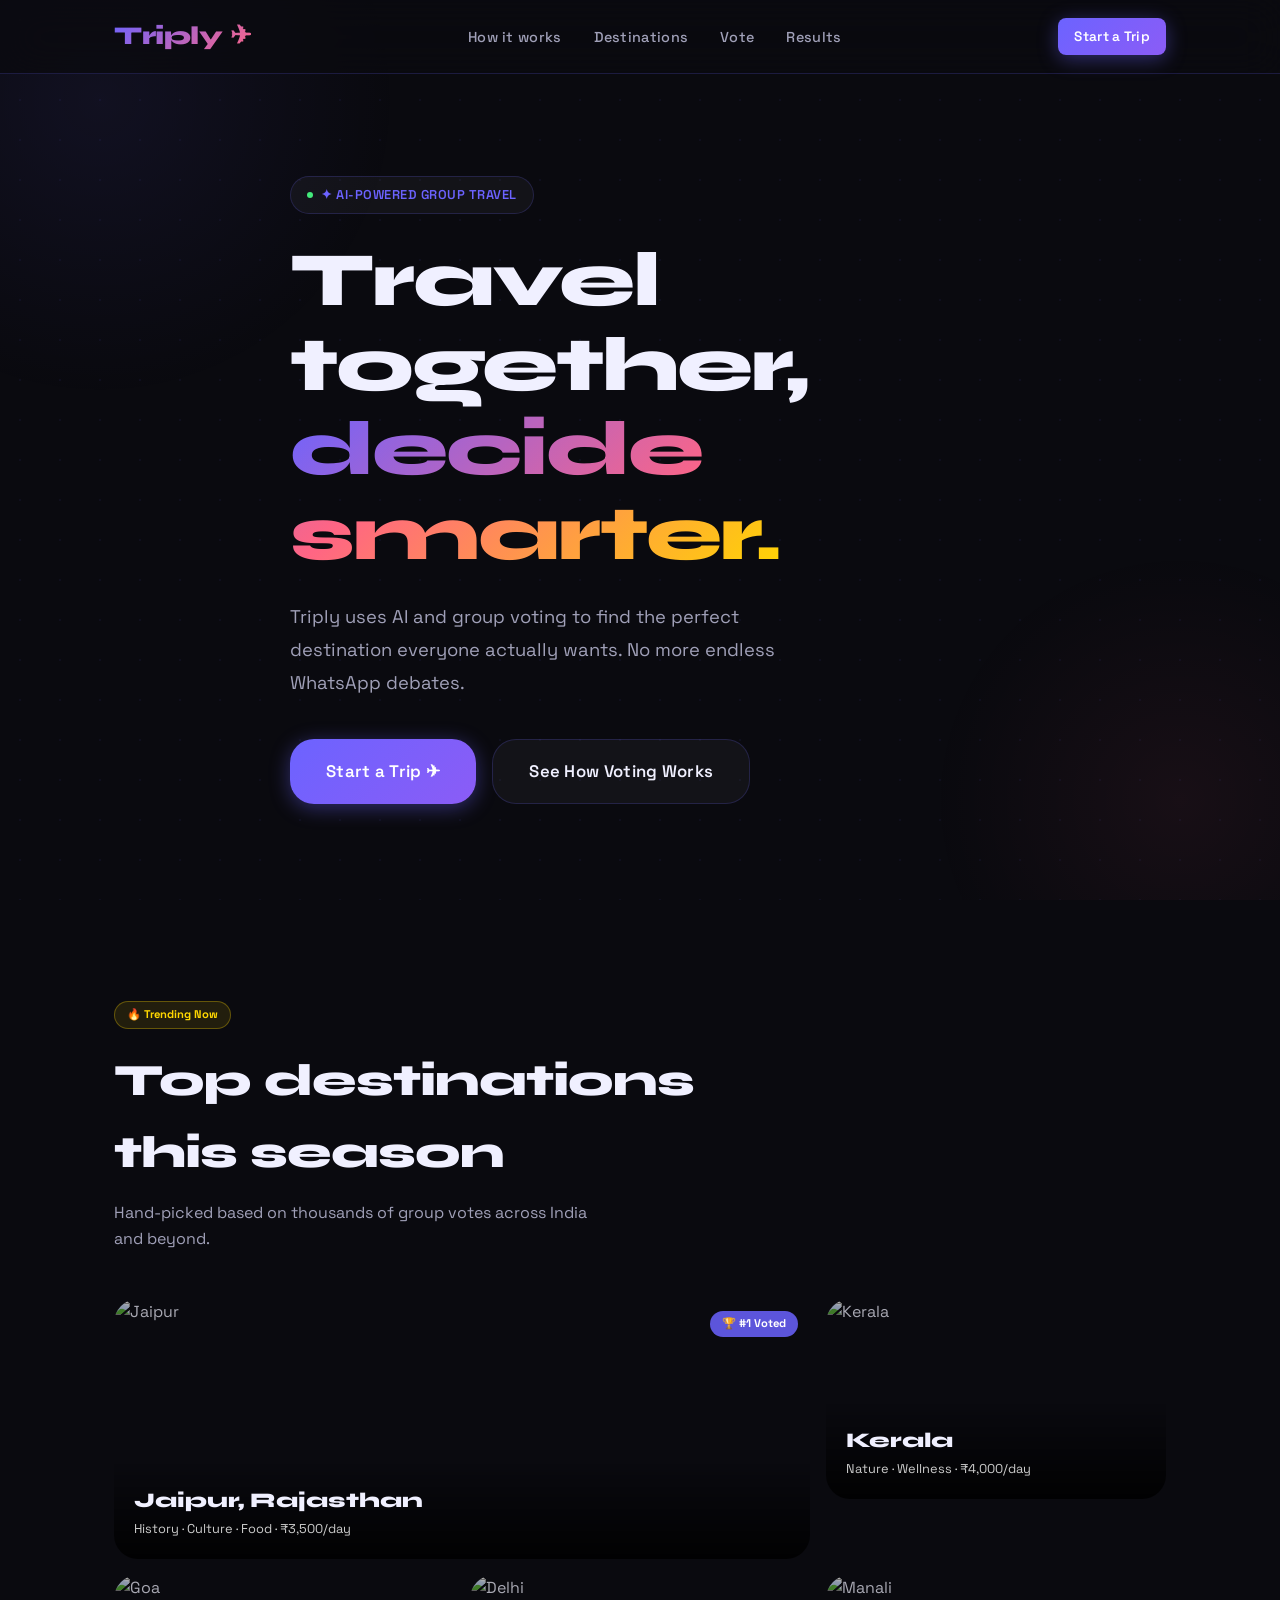
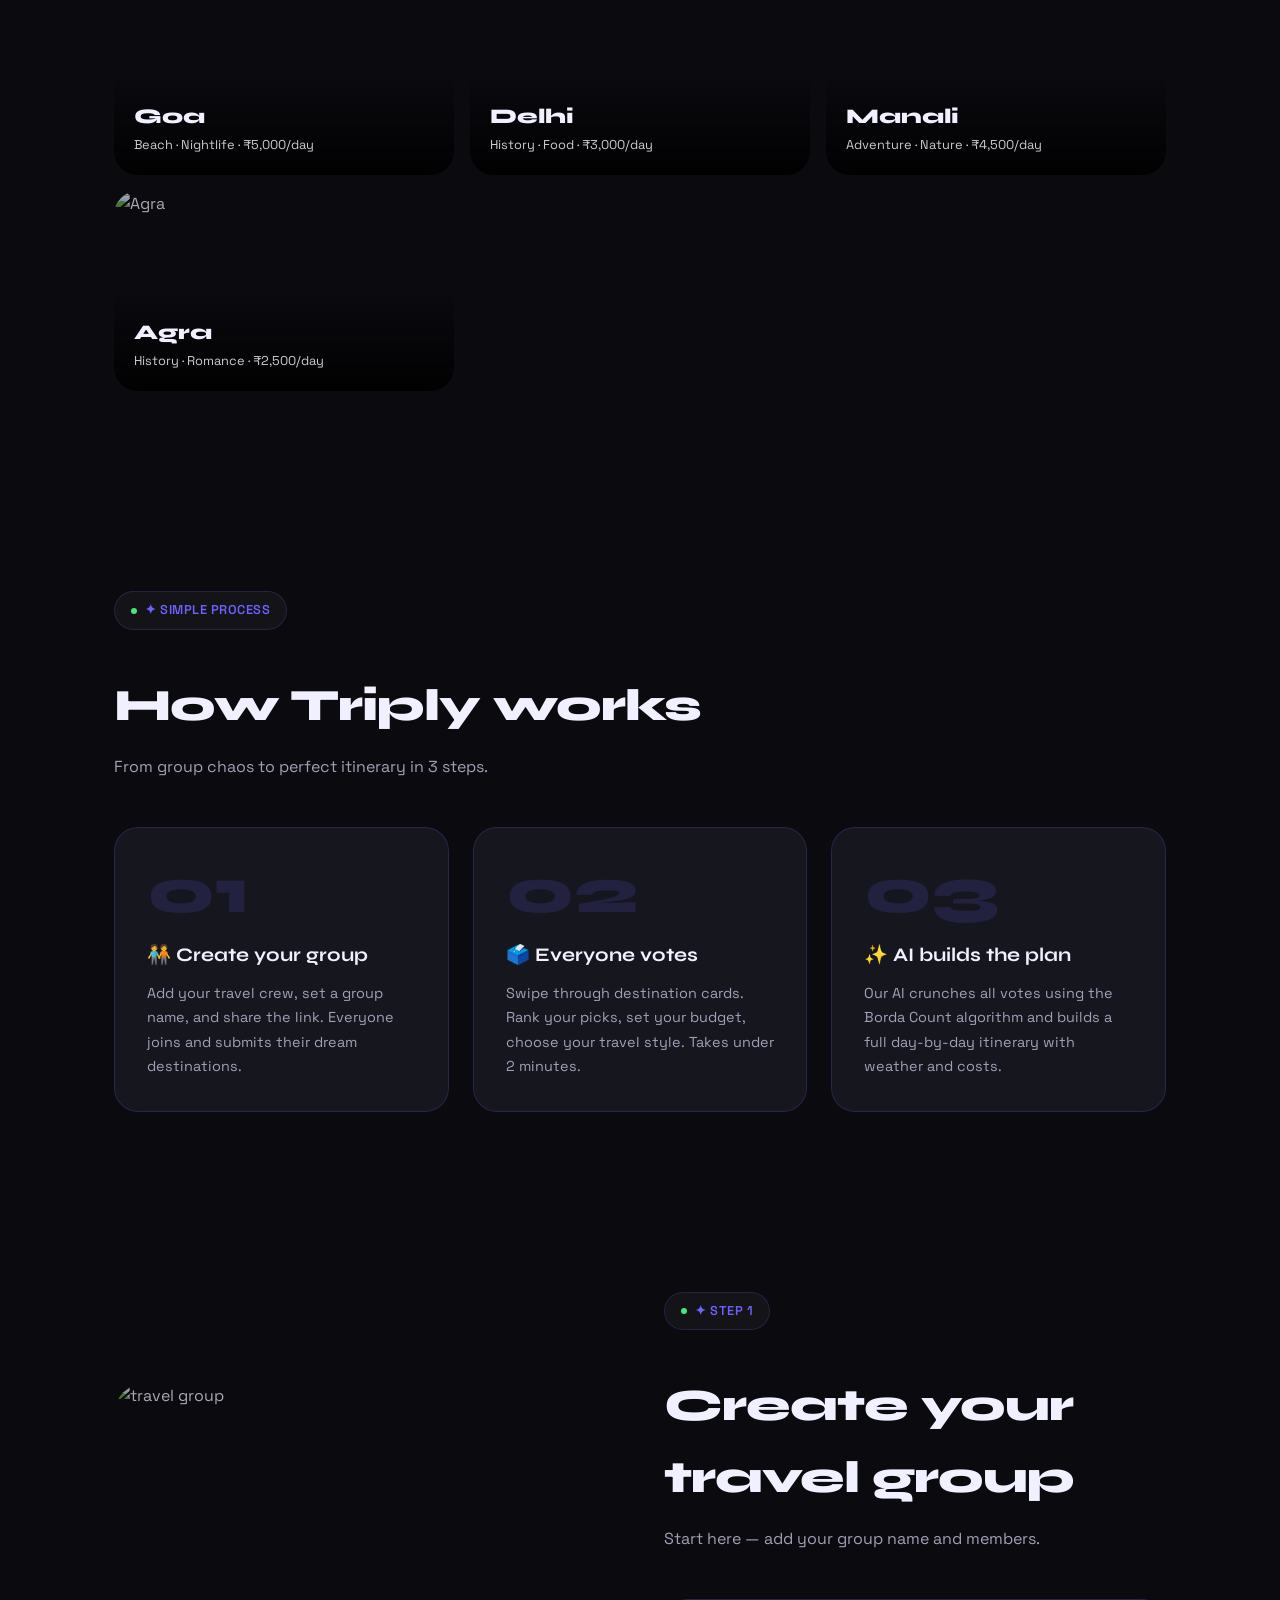
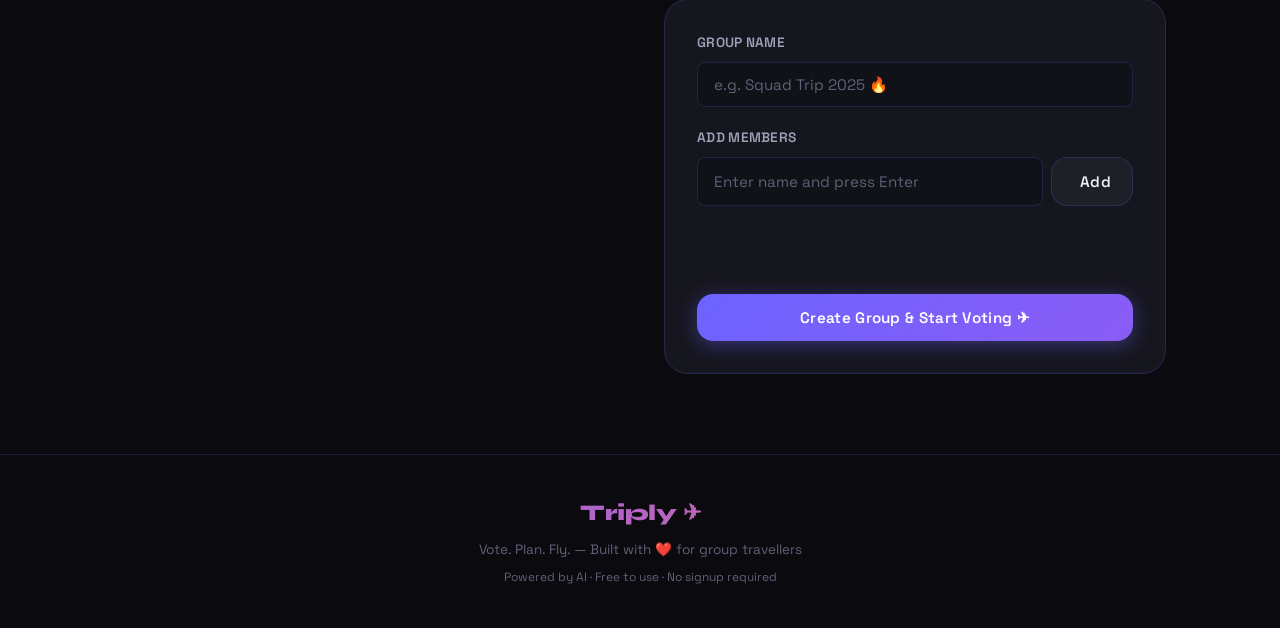
==== frontend/index.html @ b946ca3f "Add files via upload" ====
<!DOCTYPE html>
<html lang="en">
<head>
  <meta charset="UTF-8"/>
  <meta name="viewport" content="width=device-width, initial-scale=1.0"/>
  <title>Triply — Vote. Plan. Fly.</title>
  <link rel="stylesheet" href="style.css"/>
  <style>
    .hero-bg {
      position: absolute; inset: 0;
      background: url('https://images.unsplash.com/photo-1488085061387-422e29b40080?w=1600&q=80') center/cover no-repeat;
      filter: brightness(0.3);
      z-index: 0;
    }
    .hero { position: relative; min-height: 100vh; display: flex; align-items: center; }
    .hero .container { position: relative; z-index: 2; }
    .dest-img-grid {
      display: grid;
      grid-template-columns: repeat(3, 1fr);
      gap: 16px;
      margin-top: 48px;
    }
    .dest-img-card {
      position: relative;
      border-radius: var(--radius-lg);
      overflow: hidden;
      height: 200px;
      cursor: pointer;
      transition: var(--transition);
    }
    .dest-img-card:first-child {
      grid-column: span 2;
      height: 260px;
    }
    .dest-img-card img {
      width: 100%; height: 100%;
      object-fit: cover;
      transition: transform 0.5s ease;
      filter: brightness(0.7);
    }
    .dest-img-card:hover img { transform: scale(1.06); filter: brightness(0.85); }
    .dest-img-info {
      position: absolute; bottom: 0; left: 0; right: 0;
      padding: 20px;
      background: linear-gradient(transparent, rgba(0,0,0,0.85));
    }
    .dest-img-name { font-family: var(--font-display); font-size: 1.3rem; font-weight: 800; }
    .dest-img-sub  { font-size: 0.8rem; color: #ccc; margin-top: 2px; }
    .dest-img-badge {
      position: absolute; top: 12px; right: 12px;
      background: rgba(108,99,255,0.85);
      border-radius: 50px;
      padding: 4px 12px;
      font-size: 0.7rem;
      font-weight: 700;
      color: white;
    }
    .how-section { padding: 100px 0; }
    .how-grid {
      display: grid;
      grid-template-columns: repeat(3, 1fr);
      gap: 24px;
      margin-top: 48px;
    }
    .how-step {
      background: var(--bg-card);
      border: 1px solid var(--border);
      border-radius: var(--radius-lg);
      padding: 32px;
      transition: var(--transition);
    }
    .how-step:hover {
      border-color: var(--border-hover);
      transform: translateY(-6px);
      box-shadow: var(--shadow-glow);
    }
    .how-number {
      font-family: var(--font-display);
      font-size: 4rem;
      font-weight: 800;
      color: rgba(108,99,255,0.15);
      line-height: 1;
      margin-bottom: 16px;
    }
    .how-step h3 { font-family: var(--font-display); font-size: 1.2rem; font-weight: 700; margin-bottom: 10px; }
    .how-step p  { font-size: 0.9rem; color: var(--text-secondary); line-height: 1.7; }
    .group-form-wrap {
      display: grid;
      grid-template-columns: 1fr 1fr;
      gap: 48px;
      align-items: center;
    }
    .group-form-img {
      border-radius: var(--radius-xl);
      overflow: hidden;
      height: 500px;
    }
    .group-form-img img { width: 100%; height: 100%; object-fit: cover; filter: brightness(0.7); }
    .members-list { display: flex; flex-wrap: wrap; gap: 8px; margin-top: 12px; min-height: 40px; }
    .footer {
      border-top: 1px solid var(--border);
      padding: 40px 0;
      text-align: center;
      color: var(--text-muted);
      font-size: 0.85rem;
    }
    .footer .logo { font-size: 1.4rem; margin-bottom: 8px; display: block; }
    .trending-badge {
      display: inline-flex; align-items: center; gap: 6px;
      background: rgba(255,215,0,0.1);
      border: 1px solid rgba(255,215,0,0.3);
      border-radius: 50px;
      padding: 4px 12px;
      font-size: 0.7rem;
      color: var(--accent-gold);
      font-weight: 700;
    }
  </style>
</head>
<body>
  <div class="bg-grid"></div>

  <!-- NAVBAR -->
  <nav class="navbar">
    <div class="container">
      <a href="index.html" class="logo">Triply ✈</a>
      <ul class="nav-links">
        <li><a href="#how">How it works</a></li>
        <li><a href="#destinations">Destinations</a></li>
        <li><a href="vote.html">Vote</a></li>
        <li><a href="results.html">Results</a></li>
      </ul>
      <a href="#create-group" class="btn btn-primary btn-sm">Start a Trip</a>
    </div>
  </nav>

  <!-- HERO -->
  <section class="hero">
    <div class="hero-bg"></div>
    <div class="bg-animation"></div>
    <div class="container">
      <div class="hero-content">
        <div class="hero-badge">✦ AI-Powered Group Travel</div>
        <h1>
          Travel together,<br/>
          <span class="gradient-text">decide smarter.</span>
        </h1>
        <p>Triply uses AI and group voting to find the perfect destination everyone actually wants. No more endless WhatsApp debates.</p>
        <div class="hero-buttons">
          <a href="#create-group" class="btn btn-primary btn-lg">Start a Trip ✈</a>
          <a href="vote.html" class="btn btn-secondary btn-lg">See How Voting Works</a>
        </div>
      </div>
    </div>
  </section>

  <!-- DESTINATIONS GRID -->
  <section id="destinations" style="padding: 100px 0;">
    <div class="container">
      <div class="trending-badge">🔥 Trending Now</div>
      <h2 class="section-title mt-16">Top destinations<br/>this season</h2>
      <p class="section-subtitle">Hand-picked based on thousands of group votes across India and beyond.</p>
      <div class="dest-img-grid stagger">
        <div class="dest-img-card" onclick="window.location.href='vote.html'">
          <img src="https://images.unsplash.com/photo-1524492412937-b28074a5d7da?w=900&q=80" alt="Jaipur"/>
          <div class="dest-img-badge">🏆 #1 Voted</div>
          <div class="dest-img-info">
            <div class="dest-img-name">Jaipur, Rajasthan</div>
            <div class="dest-img-sub">History · Culture · Food · ₹3,500/day</div>
          </div>
        </div>
        <div class="dest-img-card" onclick="window.location.href='vote.html'">
          <img src="https://images.unsplash.com/photo-1602216056096-3b40cc0c9944?w=600&q=80" alt="Kerala"/>
          <div class="dest-img-info">
            <div class="dest-img-name">Kerala</div>
            <div class="dest-img-sub">Nature · Wellness · ₹4,000/day</div>
          </div>
        </div>
        <div class="dest-img-card" onclick="window.location.href='vote.html'">
          <img src="https://images.unsplash.com/photo-1477587458883-47145ed94245?w=600&q=80" alt="Goa"/>
          <div class="dest-img-info">
            <div class="dest-img-name">Goa</div>
            <div class="dest-img-sub">Beach · Nightlife · ₹5,000/day</div>
          </div>
        </div>
        <div class="dest-img-card" onclick="window.location.href='vote.html'">
          <img src="https://images.unsplash.com/photo-1587474260584-136574528ed5?w=600&q=80" alt="Delhi"/>
          <div class="dest-img-info">
            <div class="dest-img-name">Delhi</div>
            <div class="dest-img-sub">History · Food · ₹3,000/day</div>
          </div>
        </div>
        <div class="dest-img-card" onclick="window.location.href='vote.html'">
          <img src="https://images.unsplash.com/photo-1506905925346-21bda4d32df4?w=600&q=80" alt="Manali"/>
          <div class="dest-img-info">
            <div class="dest-img-name">Manali</div>
            <div class="dest-img-sub">Adventure · Nature · ₹4,500/day</div>
          </div>
        </div>
        <div class="dest-img-card" onclick="window.location.href='vote.html'">
          <img src="https://images.unsplash.com/photo-1548013146-72479768bada?w=600&q=80" alt="Agra"/>
          <div class="dest-img-info">
            <div class="dest-img-name">Agra</div>
            <div class="dest-img-sub">History · Romance · ₹2,500/day</div>
          </div>
        </div>
      </div>
    </div>
  </section>

  <!-- HOW IT WORKS -->
  <section class="how-section" id="how">
    <div class="container">
      <div class="hero-badge">✦ Simple Process</div>
      <h2 class="section-title mt-16">How Triply works</h2>
      <p class="section-subtitle">From group chaos to perfect itinerary in 3 steps.</p>
      <div class="how-grid stagger">
        <div class="how-step">
          <div class="how-number">01</div>
          <h3>🧑‍🤝‍🧑 Create your group</h3>
          <p>Add your travel crew, set a group name, and share the link. Everyone joins and submits their dream destinations.</p>
        </div>
        <div class="how-step">
          <div class="how-number">02</div>
          <h3>🗳️ Everyone votes</h3>
          <p>Swipe through destination cards. Rank your picks, set your budget, choose your travel style. Takes under 2 minutes.</p>
        </div>
        <div class="how-step">
          <div class="how-number">03</div>
          <h3>✨ AI builds the plan</h3>
          <p>Our AI crunches all votes using the Borda Count algorithm and builds a full day-by-day itinerary with weather and costs.</p>
        </div>
      </div>
    </div>
  </section>

  <!-- CREATE GROUP -->
  <section style="padding: 80px 0;" id="create-group">
    <div class="container">
      <div class="group-form-wrap">
        <div class="group-form-img">
          <img src="https://images.unsplash.com/photo-1539635278303-d4002c07eae3?w=800&q=80" alt="travel group"/>
        </div>
        <div>
          <div class="hero-badge">✦ Step 1</div>
          <h2 class="section-title mt-16">Create your<br/>travel group</h2>
          <p class="section-subtitle">Start here — add your group name and members.</p>
          <div class="card" style="margin-top: 32px;">
            <div class="form-group">
              <label class="form-label">Group Name</label>
              <input type="text" id="groupName" class="form-input" placeholder="e.g. Squad Trip 2025 🔥"/>
            </div>
            <div class="form-group">
              <label class="form-label">Add Members</label>
              <div style="display: flex; gap: 8px;">
                <input type="text" id="memberInput" class="form-input" placeholder="Enter name and press Enter"/>
                <button class="btn btn-secondary" onclick="addMember()">Add</button>
              </div>
              <div class="members-list" id="membersList"></div>
            </div>
            <button class="btn btn-primary w-full mt-16" onclick="createGroup()" style="justify-content: center;">
              Create Group & Start Voting ✈
            </button>
          </div>
        </div>
      </div>
    </div>
  </section>

  <!-- FOOTER -->
  <footer class="footer">
    <div class="container">
      <span class="logo gradient-text">Triply ✈</span>
      <p>Vote. Plan. Fly. — Built with ❤️ for group travellers</p>
      <p class="mt-8" style="font-size: 0.75rem;">Powered by AI · Free to use · No signup required</p>
    </div>
  </footer>

  <div class="toast-container" id="toastContainer"></div>
  <script src="app.js"></script>
  <script>
    document.getElementById('memberInput').addEventListener('keypress', function(e) {
      if (e.key === 'Enter') addMember();
    });
    const observer = new IntersectionObserver((entries) => {
      entries.forEach(entry => {
        if (entry.isIntersecting) {
          entry.target.style.opacity = '1';
          entry.target.style.transform = 'translateY(0)';
        }
      });
    }, { threshold: 0.1 });
    document.querySelectorAll('.how-step, .dest-img-card').forEach(el => {
      el.style.opacity = '0';
      el.style.transform = 'translateY(30px)';
      el.style.transition = 'opacity 0.6s ease, transform 0.6s ease';
      observer.observe(el);
    });
  </script>
</body>
</html>
---- frontend/style.css ----
/* ── Google Fonts ─────────────────────────────────────────────────────────── */
@import url('https://fonts.googleapis.com/css2?family=Syne:wght@400;600;700;800&family=Space+Grotesk:wght@300;400;500;600&display=swap');

/* ── CSS Variables ────────────────────────────────────────────────────────── */
:root {
  --bg-primary:    #0a0a0f;
  --bg-secondary:  #111118;
  --bg-card:       #16161f;
  --bg-glass:      rgba(255, 255, 255, 0.04);
  --accent-1:      #6c63ff;
  --accent-2:      #ff6584;
  --accent-3:      #43e97b;
  --accent-gold:   #ffd700;
  --text-primary:  #f0f0ff;
  --text-secondary:#a0a0b8;
  --text-muted:    #606078;
  --border:        rgba(108, 99, 255, 0.2);
  --border-hover:  rgba(108, 99, 255, 0.6);
  --shadow-glow:   0 0 40px rgba(108, 99, 255, 0.15);
  --shadow-card:   0 8px 32px rgba(0, 0, 0, 0.4);
  --radius-sm:     8px;
  --radius-md:     16px;
  --radius-lg:     24px;
  --radius-xl:     32px;
  --font-display:  'Syne', sans-serif;
  --font-body:     'Space Grotesk', sans-serif;
  --transition:    all 0.3s cubic-bezier(0.4, 0, 0.2, 1);
}

/* ── Reset ────────────────────────────────────────────────────────────────── */
*, *::before, *::after {
  margin: 0;
  padding: 0;
  box-sizing: border-box;
}

html { scroll-behavior: smooth; }

body {
  font-family: var(--font-body);
  background: var(--bg-primary);
  color: var(--text-primary);
  min-height: 100vh;
  overflow-x: hidden;
  line-height: 1.6;
}

/* ── Scrollbar ────────────────────────────────────────────────────────────── */
::-webkit-scrollbar { width: 6px; }
::-webkit-scrollbar-track { background: var(--bg-primary); }
::-webkit-scrollbar-thumb {
  background: var(--accent-1);
  border-radius: 3px;
}

/* ── Animated Background ──────────────────────────────────────────────────── */
.bg-animation {
  position: fixed;
  top: 0; left: 0;
  width: 100%; height: 100%;
  pointer-events: none;
  z-index: 0;
  overflow: hidden;
}

.bg-animation::before {
  content: '';
  position: absolute;
  width: 600px; height: 600px;
  background: radial-gradient(circle, rgba(108,99,255,0.08) 0%, transparent 70%);
  top: -200px; left: -200px;
  animation: float1 20s ease-in-out infinite;
}

.bg-animation::after {
  content: '';
  position: absolute;
  width: 500px; height: 500px;
  background: radial-gradient(circle, rgba(255,101,132,0.06) 0%, transparent 70%);
  bottom: -150px; right: -150px;
  animation: float2 25s ease-in-out infinite;
}

@keyframes float1 {
  0%, 100% { transform: translate(0, 0) scale(1); }
  33%       { transform: translate(100px, 50px) scale(1.1); }
  66%       { transform: translate(50px, 100px) scale(0.9); }
}

@keyframes float2 {
  0%, 100% { transform: translate(0, 0) scale(1); }
  33%       { transform: translate(-80px, -60px) scale(1.1); }
  66%       { transform: translate(-40px, -100px) scale(0.95); }
}

/* ── Grid dots background ─────────────────────────────────────────────────── */
.bg-grid {
  position: fixed;
  top: 0; left: 0;
  width: 100%; height: 100%;
  pointer-events: none;
  z-index: 0;
  background-image:
    radial-gradient(circle, rgba(108,99,255,0.15) 1px, transparent 1px);
  background-size: 40px 40px;
  opacity: 0.4;
}

/* ── Layout ───────────────────────────────────────────────────────────────── */
.container {
  max-width: 1100px;
  margin: 0 auto;
  padding: 0 24px;
  position: relative;
  z-index: 1;
}

/* ── Navbar ───────────────────────────────────────────────────────────────── */
.navbar {
  position: fixed;
  top: 0; left: 0; right: 0;
  z-index: 100;
  padding: 16px 0;
  background: rgba(10, 10, 15, 0.8);
  backdrop-filter: blur(20px);
  border-bottom: 1px solid var(--border);
}

.navbar .container {
  display: flex;
  align-items: center;
  justify-content: space-between;
}

.logo {
  font-family: var(--font-display);
  font-size: 1.6rem;
  font-weight: 800;
  background: linear-gradient(135deg, var(--accent-1), var(--accent-2));
  -webkit-background-clip: text;
  -webkit-text-fill-color: transparent;
  background-clip: text;
  text-decoration: none;
  letter-spacing: -0.5px;
}

.nav-links {
  display: flex;
  gap: 32px;
  list-style: none;
}

.nav-links a {
  color: var(--text-secondary);
  text-decoration: none;
  font-size: 0.9rem;
  font-weight: 500;
  transition: var(--transition);
  letter-spacing: 0.3px;
}

.nav-links a:hover { color: var(--accent-1); }

/* ── Hero Section ─────────────────────────────────────────────────────────── */
.hero {
  min-height: 100vh;
  display: flex;
  align-items: center;
  padding-top: 80px;
}

.hero-content {
  max-width: 700px;
}

.hero-badge {
  display: inline-flex;
  align-items: center;
  gap: 8px;
  background: var(--bg-glass);
  border: 1px solid var(--border);
  border-radius: 50px;
  padding: 8px 16px;
  font-size: 0.8rem;
  color: var(--accent-1);
  font-weight: 600;
  letter-spacing: 0.5px;
  text-transform: uppercase;
  margin-bottom: 24px;
  animation: fadeInUp 0.6s ease forwards;
}

.hero-badge::before {
  content: '';
  width: 6px; height: 6px;
  background: var(--accent-3);
  border-radius: 50%;
  animation: pulse 2s ease infinite;
}

@keyframes pulse {
  0%, 100% { opacity: 1; transform: scale(1); }
  50%       { opacity: 0.5; transform: scale(1.5); }
}

.hero h1 {
  font-family: var(--font-display);
  font-size: clamp(2.8rem, 6vw, 5rem);
  font-weight: 800;
  line-height: 1.1;
  letter-spacing: -2px;
  margin-bottom: 24px;
  animation: fadeInUp 0.6s ease 0.1s both;
}

.hero h1 .gradient-text {
  background: linear-gradient(135deg, var(--accent-1) 0%, var(--accent-2) 50%, var(--accent-gold) 100%);
  -webkit-background-clip: text;
  -webkit-text-fill-color: transparent;
  background-clip: text;
}

.hero p {
  font-size: 1.15rem;
  color: var(--text-secondary);
  margin-bottom: 40px;
  max-width: 540px;
  line-height: 1.8;
  animation: fadeInUp 0.6s ease 0.2s both;
}

.hero-buttons {
  display: flex;
  gap: 16px;
  flex-wrap: wrap;
  animation: fadeInUp 0.6s ease 0.3s both;
}

/* ── Buttons ──────────────────────────────────────────────────────────────── */
.btn {
  display: inline-flex;
  align-items: center;
  gap: 8px;
  padding: 14px 28px;
  border-radius: var(--radius-md);
  font-family: var(--font-body);
  font-size: 0.95rem;
  font-weight: 600;
  cursor: pointer;
  border: none;
  transition: var(--transition);
  text-decoration: none;
  letter-spacing: 0.3px;
  position: relative;
  overflow: hidden;
}

.btn::before {
  content: '';
  position: absolute;
  top: 0; left: -100%;
  width: 100%; height: 100%;
  background: linear-gradient(90deg, transparent, rgba(255,255,255,0.1), transparent);
  transition: left 0.5s ease;
}

.btn:hover::before { left: 100%; }

.btn-primary {
  background: linear-gradient(135deg, var(--accent-1), #8b5cf6);
  color: white;
  box-shadow: 0 4px 20px rgba(108,99,255,0.4);
}

.btn-primary:hover {
  transform: translateY(-2px);
  box-shadow: 0 8px 30px rgba(108,99,255,0.6);
}

.btn-secondary {
  background: var(--bg-glass);
  color: var(--text-primary);
  border: 1px solid var(--border);
}

.btn-secondary:hover {
  border-color: var(--border-hover);
  background: rgba(108,99,255,0.1);
  transform: translateY(-2px);
}

.btn-danger {
  background: linear-gradient(135deg, var(--accent-2), #ff4757);
  color: white;
  box-shadow: 0 4px 20px rgba(255,101,132,0.4);
}

.btn-success {
  background: linear-gradient(135deg, var(--accent-3), #00b09b);
  color: #0a0a0f;
  font-weight: 700;
  box-shadow: 0 4px 20px rgba(67,233,123,0.4);
}

.btn-success:hover {
  transform: translateY(-2px);
  box-shadow: 0 8px 30px rgba(67,233,123,0.6);
}

.btn-lg {
  padding: 18px 36px;
  font-size: 1.05rem;
  border-radius: var(--radius-lg);
}

.btn-sm {
  padding: 8px 16px;
  font-size: 0.85rem;
  border-radius: var(--radius-sm);
}

.btn:disabled {
  opacity: 0.5;
  cursor: not-allowed;
  transform: none !important;
}

/* ── Cards ────────────────────────────────────────────────────────────────── */
.card {
  background: var(--bg-card);
  border: 1px solid var(--border);
  border-radius: var(--radius-lg);
  padding: 32px;
  transition: var(--transition);
  position: relative;
  overflow: hidden;
}

.card::before {
  content: '';
  position: absolute;
  top: 0; left: 0; right: 0;
  height: 1px;
  background: linear-gradient(90deg, transparent, var(--accent-1), transparent);
  opacity: 0;
  transition: var(--transition);
}

.card:hover::before { opacity: 1; }

.card:hover {
  border-color: var(--border-hover);
  box-shadow: var(--shadow-glow);
  transform: translateY(-4px);
}

.card-glass {
  background: var(--bg-glass);
  backdrop-filter: blur(20px);
  border: 1px solid var(--border);
  border-radius: var(--radius-lg);
  padding: 32px;
}

/* ── Section titles ───────────────────────────────────────────────────────── */
.section-title {
  font-family: var(--font-display);
  font-size: clamp(1.8rem, 4vw, 2.8rem);
  font-weight: 800;
  letter-spacing: -1px;
  margin-bottom: 12px;
}

.section-subtitle {
  color: var(--text-secondary);
  font-size: 1rem;
  margin-bottom: 48px;
  max-width: 500px;
}

/* ── Features Grid ────────────────────────────────────────────────────────── */
.features-grid {
  display: grid;
  grid-template-columns: repeat(auto-fit, minmax(280px, 1fr));
  gap: 24px;
  margin: 64px 0;
}

.feature-card {
  background: var(--bg-card);
  border: 1px solid var(--border);
  border-radius: var(--radius-lg);
  padding: 32px;
  transition: var(--transition);
  position: relative;
  overflow: hidden;
}

.feature-card:hover {
  border-color: var(--border-hover);
  box-shadow: var(--shadow-glow);
  transform: translateY(-6px);
}

.feature-icon {
  width: 52px; height: 52px;
  border-radius: var(--radius-md);
  display: flex;
  align-items: center;
  justify-content: center;
  font-size: 1.5rem;
  margin-bottom: 20px;
}

.feature-icon.purple { background: rgba(108,99,255,0.15); }
.feature-icon.pink   { background: rgba(255,101,132,0.15); }
.feature-icon.green  { background: rgba(67,233,123,0.15); }
.feature-icon.gold   { background: rgba(255,215,0,0.15); }

.feature-card h3 {
  font-family: var(--font-display);
  font-size: 1.2rem;
  font-weight: 700;
  margin-bottom: 10px;
}

.feature-card p {
  color: var(--text-secondary);
  font-size: 0.9rem;
  line-height: 1.7;
}

/* ── Forms ────────────────────────────────────────────────────────────────── */
.form-group {
  margin-bottom: 20px;
}

.form-label {
  display: block;
  font-size: 0.85rem;
  font-weight: 600;
  color: var(--text-secondary);
  margin-bottom: 8px;
  letter-spacing: 0.3px;
  text-transform: uppercase;
}

.form-input {
  width: 100%;
  background: var(--bg-secondary);
  border: 1px solid var(--border);
  border-radius: var(--radius-sm);
  padding: 12px 16px;
  color: var(--text-primary);
  font-family: var(--font-body);
  font-size: 0.95rem;
  transition: var(--transition);
  outline: none;
}

.form-input:focus {
  border-color: var(--accent-1);
  box-shadow: 0 0 0 3px rgba(108,99,255,0.15);
}

.form-input::placeholder { color: var(--text-muted); }

select.form-input option {
  background: var(--bg-secondary);
  color: var(--text-primary);
}

/* ── Tag chips ────────────────────────────────────────────────────────────── */
.tags-container {
  display: flex;
  flex-wrap: wrap;
  gap: 10px;
  margin-top: 8px;
}

.tag {
  padding: 8px 16px;
  border-radius: 50px;
  border: 1px solid var(--border);
  background: var(--bg-glass);
  color: var(--text-secondary);
  font-size: 0.85rem;
  font-weight: 500;
  cursor: pointer;
  transition: var(--transition);
  user-select: none;
}

.tag:hover {
  border-color: var(--accent-1);
  color: var(--accent-1);
}

.tag.selected {
  background: rgba(108,99,255,0.2);
  border-color: var(--accent-1);
  color: var(--accent-1);
}

/* ── Vote Card (swipe style) ──────────────────────────────────────────────── */
.vote-card-container {
  position: relative;
  width: 100%;
  max-width: 420px;
  margin: 0 auto;
  height: 520px;
}

.vote-card {
  position: absolute;
  width: 100%;
  height: 100%;
  background: var(--bg-card);
  border: 1px solid var(--border);
  border-radius: var(--radius-xl);
  padding: 40px 32px;
  display: flex;
  flex-direction: column;
  align-items: center;
  justify-content: center;
  text-align: center;
  cursor: grab;
  transition: transform 0.3s ease, box-shadow 0.3s ease;
  user-select: none;
  box-shadow: var(--shadow-card);
}

.vote-card:active { cursor: grabbing; }

.vote-card.dragging { transition: none; }

.vote-card.like {
  border-color: var(--accent-3);
  box-shadow: 0 0 40px rgba(67,233,123,0.3);
}

.vote-card.dislike {
  border-color: var(--accent-2);
  box-shadow: 0 0 40px rgba(255,101,132,0.3);
}

.vote-card-emoji {
  font-size: 4rem;
  margin-bottom: 16px;
}

.vote-card h2 {
  font-family: var(--font-display);
  font-size: 1.8rem;
  font-weight: 800;
  margin-bottom: 8px;
}

.vote-card p {
  color: var(--text-secondary);
  font-size: 0.95rem;
  line-height: 1.6;
  margin-bottom: 20px;
}

.vote-card-tags {
  display: flex;
  flex-wrap: wrap;
  gap: 6px;
  justify-content: center;
}

.vote-card-tag {
  padding: 4px 12px;
  background: rgba(108,99,255,0.15);
  border-radius: 50px;
  font-size: 0.75rem;
  color: var(--accent-1);
  font-weight: 500;
}

/* ── Vote Actions ─────────────────────────────────────────────────────────── */
.vote-actions {
  display: flex;
  justify-content: center;
  gap: 24px;
  margin-top: 32px;
}

.vote-btn {
  width: 64px; height: 64px;
  border-radius: 50%;
  border: 2px solid var(--border);
  background: var(--bg-card);
  display: flex;
  align-items: center;
  justify-content: center;
  font-size: 1.6rem;
  cursor: pointer;
  transition: var(--transition);
}

.vote-btn.yes:hover {
  border-color: var(--accent-3);
  background: rgba(67,233,123,0.15);
  transform: scale(1.15);
  box-shadow: 0 0 20px rgba(67,233,123,0.4);
}

.vote-btn.no:hover {
  border-color: var(--accent-2);
  background: rgba(255,101,132,0.15);
  transform: scale(1.15);
  box-shadow: 0 0 20px rgba(255,101,132,0.4);
}

.vote-btn.maybe:hover {
  border-color: var(--accent-gold);
  background: rgba(255,215,0,0.15);
  transform: scale(1.15);
  box-shadow: 0 0 20px rgba(255,215,0,0.4);
}

/* ── Progress Bar ─────────────────────────────────────────────────────────── */
.progress-bar {
  width: 100%;
  height: 4px;
  background: var(--bg-secondary);
  border-radius: 2px;
  overflow: hidden;
  margin-bottom: 32px;
}

.progress-fill {
  height: 100%;
  background: linear-gradient(90deg, var(--accent-1), var(--accent-2));
  border-radius: 2px;
  transition: width 0.5s cubic-bezier(0.4, 0, 0.2, 1);
}

/* ── Results ──────────────────────────────────────────────────────────────── */
.results-header {
  text-align: center;
  padding: 80px 0 48px;
}

.winner-card {
  background: linear-gradient(135deg, rgba(108,99,255,0.15), rgba(255,101,132,0.1));
  border: 1px solid var(--accent-1);
  border-radius: var(--radius-xl);
  padding: 48px;
  text-align: center;
  margin-bottom: 48px;
  position: relative;
  overflow: hidden;
}

.winner-card::before {
  content: '';
  position: absolute;
  top: -50%; left: -50%;
  width: 200%; height: 200%;
  background: conic-gradient(
    from 0deg,
    transparent 0deg,
    rgba(108,99,255,0.05) 60deg,
    transparent 120deg
  );
  animation: rotate 8s linear infinite;
}

@keyframes rotate {
  from { transform: rotate(0deg); }
  to   { transform: rotate(360deg); }
}

.winner-label {
  font-size: 0.8rem;
  font-weight: 700;
  letter-spacing: 2px;
  text-transform: uppercase;
  color: var(--accent-gold);
  margin-bottom: 16px;
}

.winner-destination {
  font-family: var(--font-display);
  font-size: clamp(2.5rem, 6vw, 4.5rem);
  font-weight: 800;
  letter-spacing: -2px;
  background: linear-gradient(135deg, var(--accent-1), var(--accent-2), var(--accent-gold));
  -webkit-background-clip: text;
  -webkit-text-fill-color: transparent;
  background-clip: text;
  margin-bottom: 16px;
}

/* ── Score bars ───────────────────────────────────────────────────────────── */
.score-bar {
  display: flex;
  align-items: center;
  gap: 16px;
  margin-bottom: 16px;
}

.score-label {
  min-width: 120px;
  font-size: 0.9rem;
  font-weight: 600;
}

.score-track {
  flex: 1;
  height: 8px;
  background: var(--bg-secondary);
  border-radius: 4px;
  overflow: hidden;
}

.score-fill {
  height: 100%;
  background: linear-gradient(90deg, var(--accent-1), var(--accent-2));
  border-radius: 4px;
  width: 0%;
  transition: width 1s cubic-bezier(0.4, 0, 0.2, 1);
}

.score-pct {
  min-width: 45px;
  text-align: right;
  font-size: 0.85rem;
  color: var(--accent-1);
  font-weight: 600;
}

/* ── Stats grid ───────────────────────────────────────────────────────────── */
.stats-grid {
  display: grid;
  grid-template-columns: repeat(auto-fit, minmax(160px, 1fr));
  gap: 16px;
  margin: 32px 0;
}

.stat-card {
  background: var(--bg-card);
  border: 1px solid var(--border);
  border-radius: var(--radius-md);
  padding: 24px;
  text-align: center;
  transition: var(--transition);
}

.stat-card:hover {
  border-color: var(--border-hover);
  transform: translateY(-4px);
}

.stat-value {
  font-family: var(--font-display);
  font-size: 2rem;
  font-weight: 800;
  color: var(--accent-1);
  line-height: 1;
  margin-bottom: 8px;
}

.stat-label {
  font-size: 0.8rem;
  color: var(--text-secondary);
  text-transform: uppercase;
  letter-spacing: 0.5px;
  font-weight: 600;
}

/* ── Map container ────────────────────────────────────────────────────────── */
#map {
  width: 100%;
  height: 400px;
  border-radius: var(--radius-lg);
  border: 1px solid var(--border);
  overflow: hidden;
  z-index: 1;
}

/* ── Conflict alerts ──────────────────────────────────────────────────────── */
.conflict-alert {
  background: rgba(255,101,132,0.1);
  border: 1px solid rgba(255,101,132,0.3);
  border-radius: var(--radius-md);
  padding: 16px 20px;
  margin-bottom: 12px;
  display: flex;
  align-items: flex-start;
  gap: 12px;
}

.conflict-icon { font-size: 1.1rem; flex-shrink: 0; }

.conflict-text {
  font-size: 0.9rem;
  color: var(--text-secondary);
  line-height: 1.5;
}

/* ── Toast notifications ──────────────────────────────────────────────────── */
.toast-container {
  position: fixed;
  bottom: 24px;
  right: 24px;
  z-index: 1000;
  display: flex;
  flex-direction: column;
  gap: 8px;
}

.toast {
  background: var(--bg-card);
  border: 1px solid var(--border);
  border-radius: var(--radius-md);
  padding: 14px 20px;
  display: flex;
  align-items: center;
  gap: 10px;
  font-size: 0.9rem;
  box-shadow: var(--shadow-card);
  animation: slideIn 0.3s ease forwards;
  max-width: 320px;
}

.toast.success { border-color: var(--accent-3); }
.toast.error   { border-color: var(--accent-2); }

@keyframes slideIn {
  from { transform: translateX(100%); opacity: 0; }
  to   { transform: translateX(0); opacity: 1; }
}

@keyframes slideOut {
  from { transform: translateX(0); opacity: 1; }
  to   { transform: translateX(100%); opacity: 0; }
}

/* ── Loading spinner ──────────────────────────────────────────────────────── */
.spinner {
  width: 40px; height: 40px;
  border: 3px solid var(--border);
  border-top-color: var(--accent-1);
  border-radius: 50%;
  animation: spin 0.8s linear infinite;
  margin: 0 auto;
}

@keyframes spin {
  to { transform: rotate(360deg); }
}

.loading-overlay {
  position: fixed;
  inset: 0;
  background: rgba(10,10,15,0.8);
  backdrop-filter: blur(8px);
  z-index: 200;
  display: flex;
  flex-direction: column;
  align-items: center;
  justify-content: center;
  gap: 16px;
}

.loading-text {
  font-family: var(--font-display);
  font-size: 1.1rem;
  color: var(--text-secondary);
  animation: blink 1.5s ease infinite;
}

@keyframes blink {
  0%, 100% { opacity: 1; }
  50%       { opacity: 0.4; }
}

/* ── Member chips ─────────────────────────────────────────────────────────── */
.member-chip {
  display: inline-flex;
  align-items: center;
  gap: 8px;
  background: var(--bg-glass);
  border: 1px solid var(--border);
  border-radius: 50px;
  padding: 6px 12px 6px 6px;
  font-size: 0.85rem;
  color: var(--text-secondary);
  margin: 4px;
}

.member-avatar {
  width: 24px; height: 24px;
  border-radius: 50%;
  background: linear-gradient(135deg, var(--accent-1), var(--accent-2));
  display: flex;
  align-items: center;
  justify-content: center;
  font-size: 0.7rem;
  font-weight: 700;
  color: white;
}

.member-remove {
  cursor: pointer;
  color: var(--text-muted);
  font-size: 0.9rem;
  transition: var(--transition);
  margin-left: 4px;
}

.member-remove:hover { color: var(--accent-2); }

/* ── Step indicator ───────────────────────────────────────────────────────── */
.steps {
  display: flex;
  align-items: center;
  justify-content: center;
  gap: 0;
  margin-bottom: 48px;
}

.step {
  display: flex;
  align-items: center;
  gap: 10px;
  position: relative;
}

.step-circle {
  width: 36px; height: 36px;
  border-radius: 50%;
  background: var(--bg-secondary);
  border: 2px solid var(--border);
  display: flex;
  align-items: center;
  justify-content: center;
  font-size: 0.85rem;
  font-weight: 700;
  color: var(--text-muted);
  transition: var(--transition);
  z-index: 1;
}

.step.active .step-circle {
  background: var(--accent-1);
  border-color: var(--accent-1);
  color: white;
  box-shadow: 0 0 16px rgba(108,99,255,0.5);
}

.step.done .step-circle {
  background: var(--accent-3);
  border-color: var(--accent-3);
  color: #0a0a0f;
}

.step-label {
  font-size: 0.8rem;
  font-weight: 600;
  color: var(--text-muted);
  white-space: nowrap;
}

.step.active .step-label { color: var(--accent-1); }
.step.done  .step-label  { color: var(--accent-3); }

.step-line {
  width: 60px; height: 2px;
  background: var(--border);
  margin: 0 8px;
}

.step-line.done { background: var(--accent-3); }

/* ── Destination recommendation card ─────────────────────────────────────── */
.rec-card {
  background: var(--bg-card);
  border: 1px solid var(--border);
  border-radius: var(--radius-lg);
  padding: 24px;
  display: flex;
  align-items: center;
  gap: 20px;
  transition: var(--transition);
  margin-bottom: 16px;
  cursor: pointer;
}

.rec-card:hover {
  border-color: var(--border-hover);
  box-shadow: var(--shadow-glow);
  transform: translateX(4px);
}

.rec-rank {
  font-family: var(--font-display);
  font-size: 2rem;
  font-weight: 800;
  color: var(--text-muted);
  min-width: 40px;
}

.rec-rank.top { color: var(--accent-gold); }

.rec-info { flex: 1; }

.rec-name {
  font-family: var(--font-display);
  font-size: 1.3rem;
  font-weight: 700;
  margin-bottom: 4px;
}

.rec-desc {
  font-size: 0.85rem;
  color: var(--text-secondary);
  margin-bottom: 8px;
}

.rec-meta {
  display: flex;
  gap: 12px;
  font-size: 0.8rem;
  color: var(--text-muted);
}

.rec-match {
  font-family: var(--font-display);
  font-size: 1.5rem;
  font-weight: 800;
  color: var(--accent-3);
}

/* ── Itinerary day card ───────────────────────────────────────────────────── */
.day-card {
  background: var(--bg-card);
  border: 1px solid var(--border);
  border-radius: var(--radius-lg);
  margin-bottom: 16px;
  overflow: hidden;
  transition: var(--transition);
}

.day-header {
  padding: 20px 24px;
  display: flex;
  align-items: center;
  gap: 16px;
  cursor: pointer;
  border-bottom: 1px solid transparent;
  transition: var(--transition);
}

.day-header:hover { background: var(--bg-glass); }
.day-header.open  { border-bottom-color: var(--border); }

.day-number {
  font-family: var(--font-display);
  font-size: 1.8rem;
  font-weight: 800;
  color: var(--accent-1);
  line-height: 1;
  min-width: 48px;
}

.day-title {
  font-weight: 600;
  font-size: 1rem;
}

.day-body {
  padding: 0 24px;
  max-height: 0;
  overflow: hidden;
  transition: max-height 0.4s ease, padding 0.3s ease;
}

.day-body.open {
  max-height: 500px;
  padding: 20px 24px;
}

.activity {
  display: flex;
  gap: 16px;
  padding: 12px 0;
  border-bottom: 1px solid var(--border);
}

.activity:last-child { border-bottom: none; }

.activity-dot {
  width: 8px; height: 8px;
  border-radius: 50%;
  background: var(--accent-1);
  margin-top: 6px;
  flex-shrink: 0;
}

.activity-name {
  font-weight: 600;
  font-size: 0.95rem;
  margin-bottom: 2px;
}

.activity-type {
  font-size: 0.8rem;
  color: var(--text-muted);
}

/* ── Animations ───────────────────────────────────────────────────────────── */
@keyframes fadeInUp {
  from { opacity: 0; transform: translateY(24px); }
  to   { opacity: 1; transform: translateY(0); }
}

@keyframes fadeIn {
  from { opacity: 0; }
  to   { opacity: 1; }
}

.animate-in {
  animation: fadeInUp 0.5s ease forwards;
}

/* stagger children */
.stagger > * { opacity: 0; animation: fadeInUp 0.5s ease forwards; }
.stagger > *:nth-child(1) { animation-delay: 0.05s; }
.stagger > *:nth-child(2) { animation-delay: 0.10s; }
.stagger > *:nth-child(3) { animation-delay: 0.15s; }
.stagger > *:nth-child(4) { animation-delay: 0.20s; }
.stagger > *:nth-child(5) { animation-delay: 0.25s; }
.stagger > *:nth-child(6) { animation-delay: 0.30s; }

/* ── Responsive ───────────────────────────────────────────────────────────── */
@media (max-width: 768px) {
  .hero h1   { font-size: 2.4rem; letter-spacing: -1px; }
  .hero p    { font-size: 1rem; }
  .features-grid { grid-template-columns: 1fr; }
  .nav-links { display: none; }
  .steps     { gap: 4px; }
  .step-line { width: 30px; }
  .step-label { display: none; }
  .winner-destination { font-size: 2.5rem; }
  .vote-card-container { height: 440px; }
}

/* ── Utility ──────────────────────────────────────────────────────────────── */
.text-center  { text-align: center; }
.text-muted   { color: var(--text-secondary); }
.text-accent  { color: var(--accent-1); }
.text-success { color: var(--accent-3); }
.text-danger  { color: var(--accent-2); }
.text-gold    { color: var(--accent-gold); }
.mt-8  { margin-top: 8px; }
.mt-16 { margin-top: 16px; }
.mt-24 { margin-top: 24px; }
.mt-32 { margin-top: 32px; }
.mt-48 { margin-top: 48px; }
.mb-8  { margin-bottom: 8px; }
.mb-16 { margin-bottom: 16px; }
.mb-24 { margin-bottom: 24px; }
.mb-32 { margin-bottom: 32px; }
.flex  { display: flex; }
.flex-center { display: flex; align-items: center; justify-content: center; }
.gap-8  { gap: 8px; }
.gap-16 { gap: 16px; }
.gap-24 { gap: 24px; }
.hidden { display: none !important; }
.w-full { width: 100%; }
.pt-80  { padding-top: 80px; }
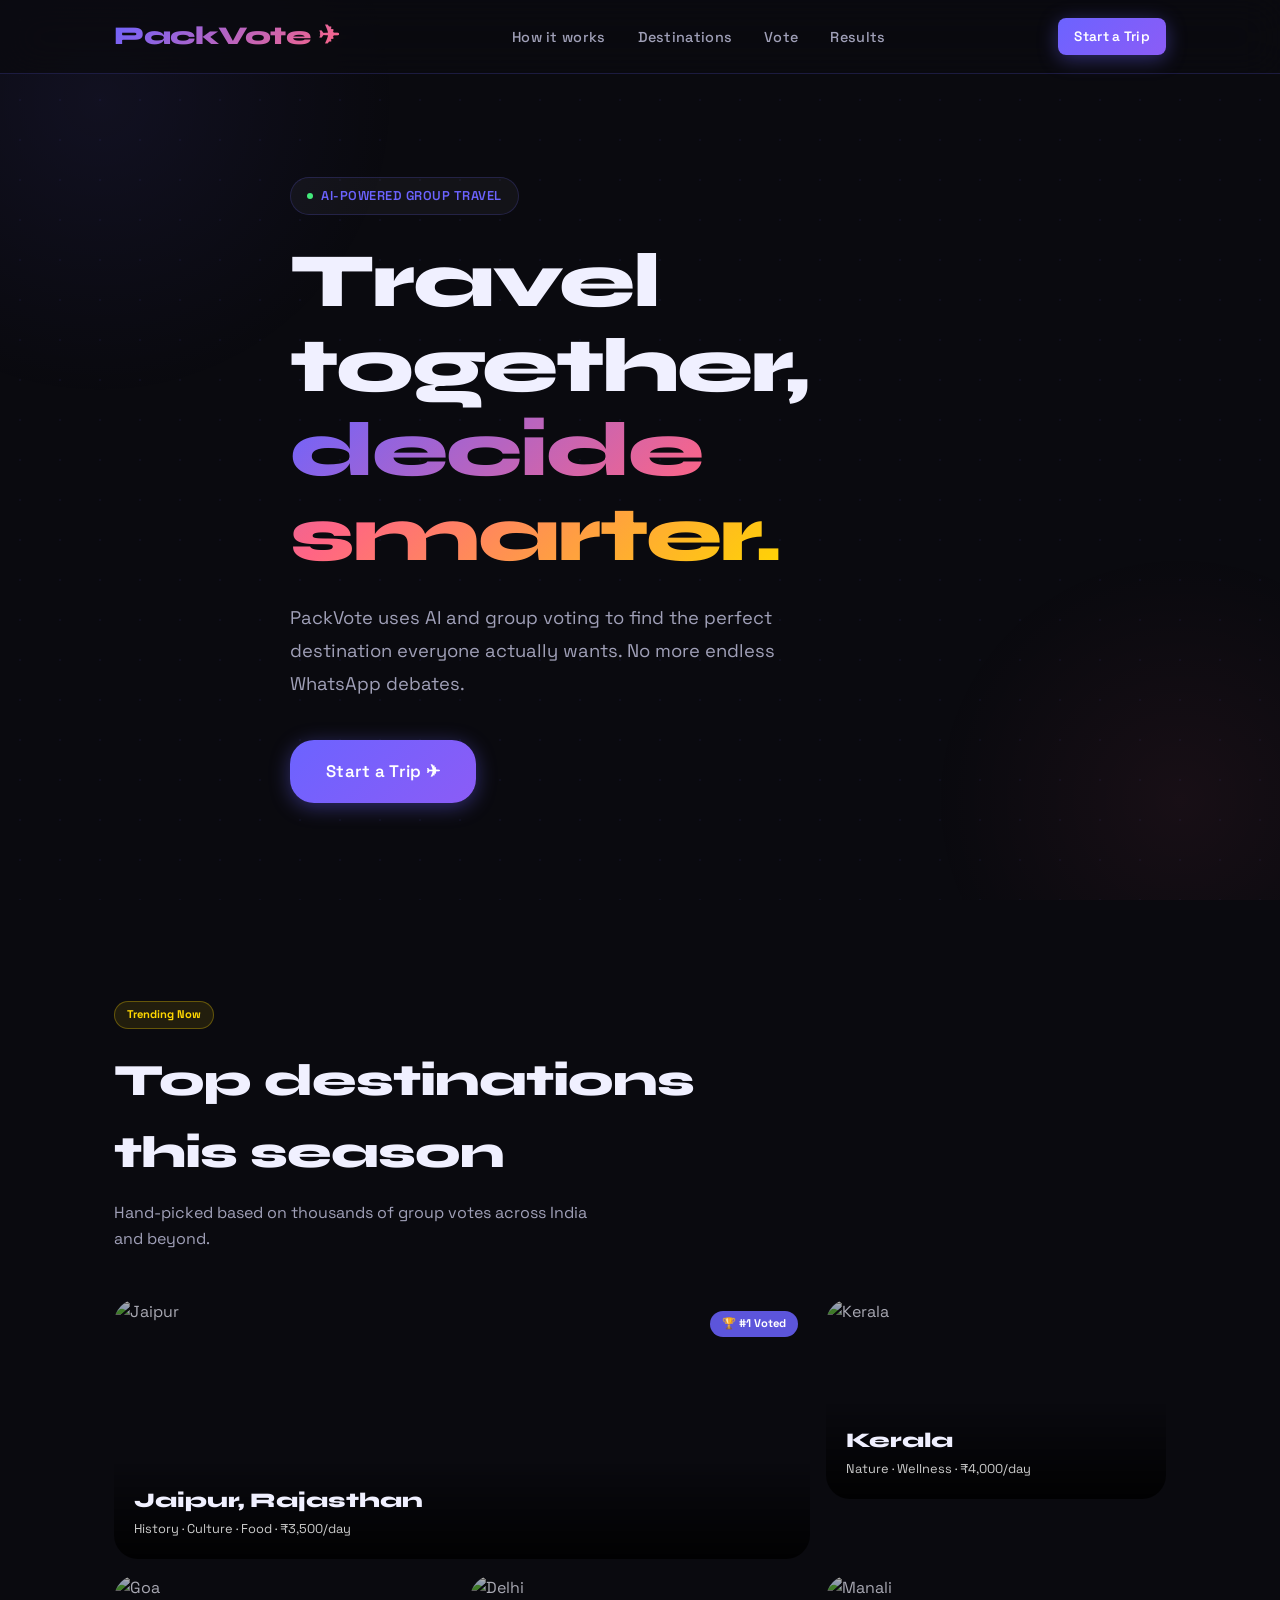
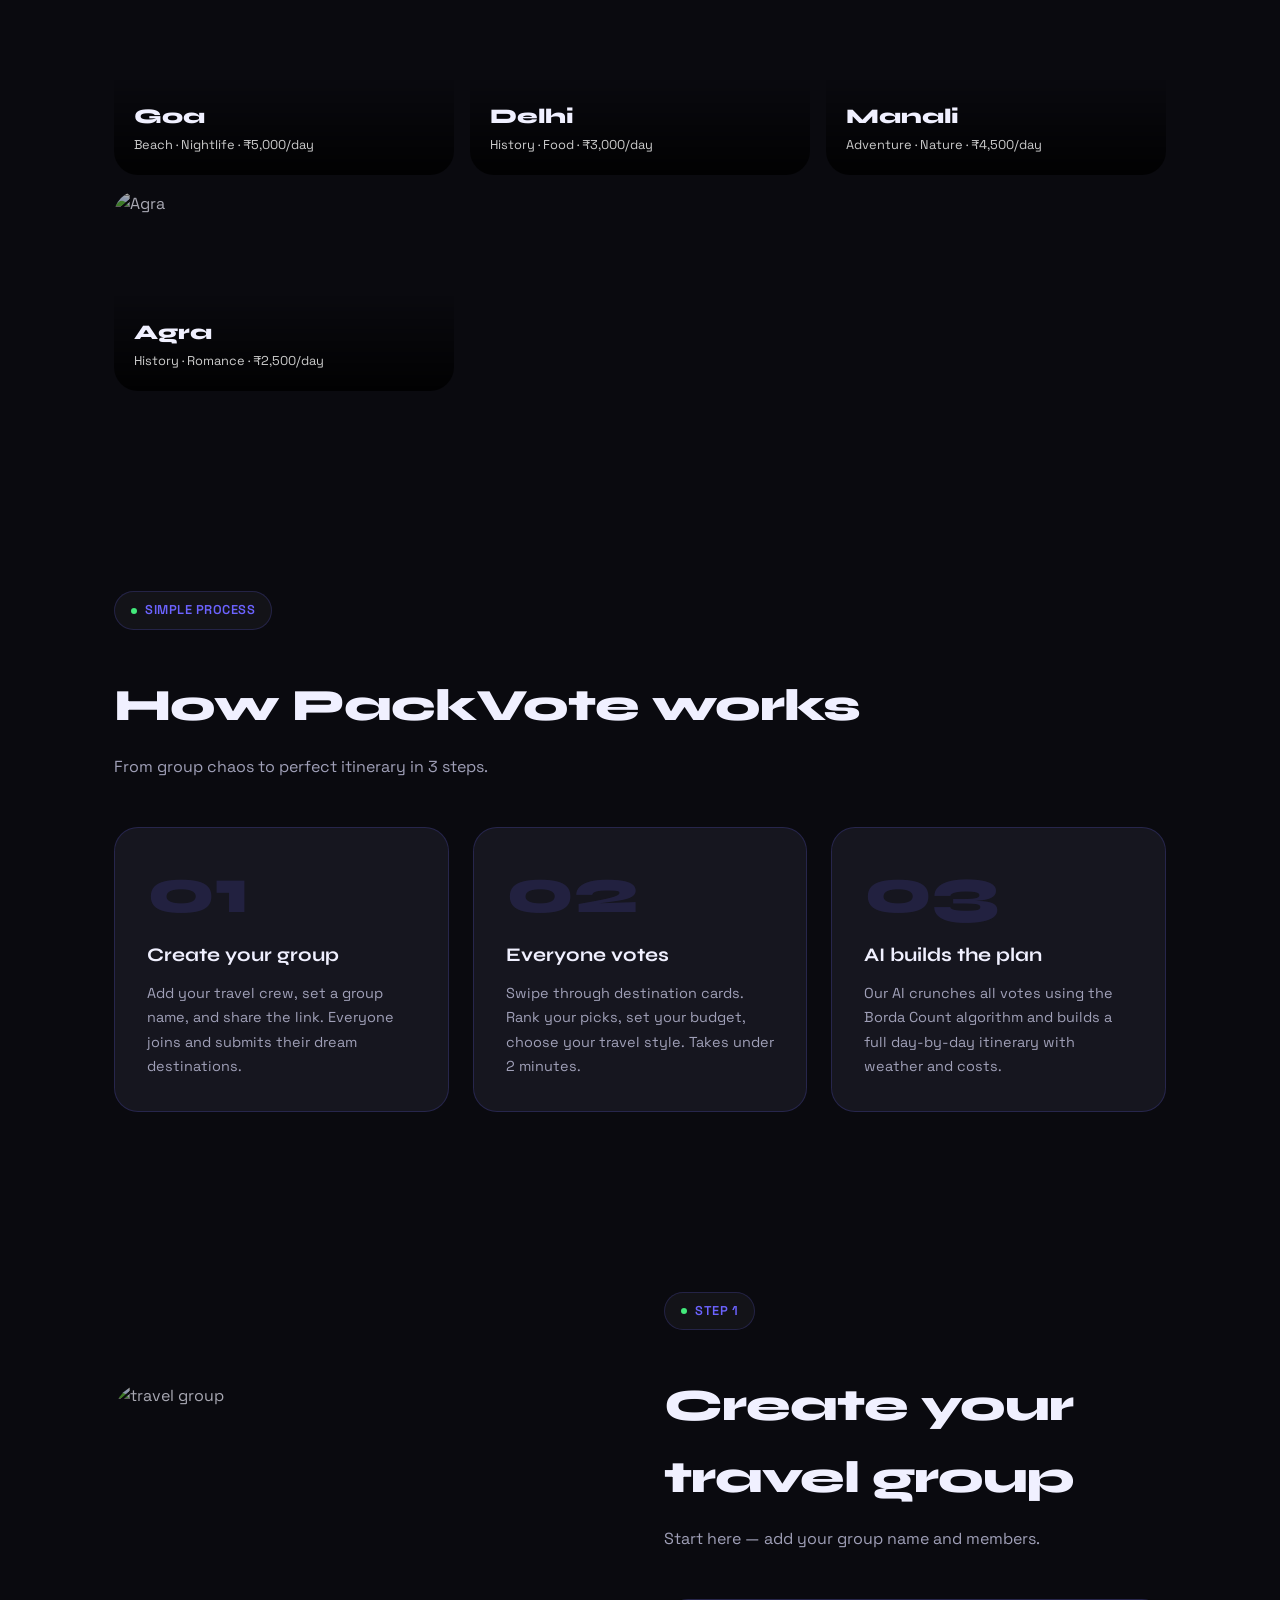
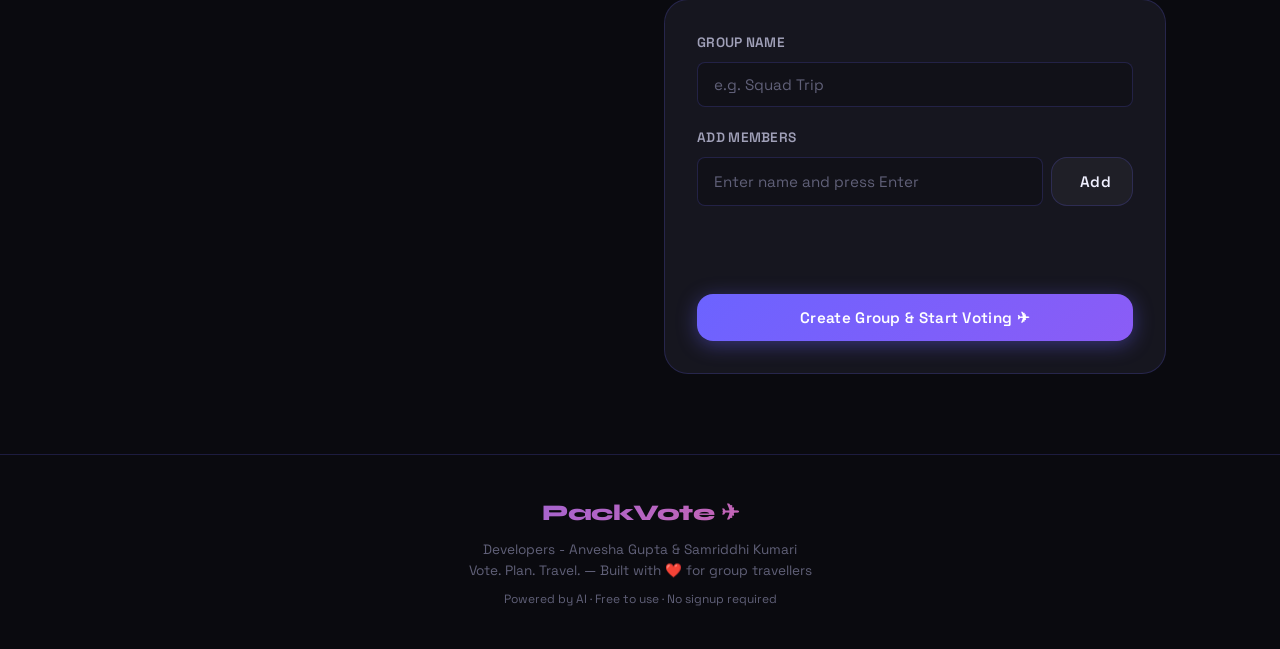
==== commit fb534aec: "frontend of all pages done fixed login page and set frontend of all pages" ====
--- a/frontend/index.html
+++ b/frontend/index.html
@@ -3,7 +3,7 @@
 <head>
   <meta charset="UTF-8"/>
   <meta name="viewport" content="width=device-width, initial-scale=1.0"/>
-  <title>Triply — Vote. Plan. Fly.</title>
+  <title>PackVote — Vote. Plan. Travel.</title>
   <link rel="stylesheet" href="style.css"/>
   <style>
     .hero-bg {
@@ -123,7 +123,7 @@
   <!-- NAVBAR -->
   <nav class="navbar">
     <div class="container">
-      <a href="index.html" class="logo">Triply ✈</a>
+      <a href="index.html" class="logo">PackVote ✈</a>
       <ul class="nav-links">
         <li><a href="#how">How it works</a></li>
         <li><a href="#destinations">Destinations</a></li>
@@ -140,15 +140,15 @@
     <div class="bg-animation"></div>
     <div class="container">
       <div class="hero-content">
-        <div class="hero-badge">✦ AI-Powered Group Travel</div>
+        <div class="hero-badge">AI-Powered Group Travel</div>
         <h1>
           Travel together,<br/>
           <span class="gradient-text">decide smarter.</span>
         </h1>
-        <p>Triply uses AI and group voting to find the perfect destination everyone actually wants. No more endless WhatsApp debates.</p>
+        <p>PackVote
+     uses AI and group voting to find the perfect destination everyone actually wants. No more endless WhatsApp debates.</p>
         <div class="hero-buttons">
           <a href="#create-group" class="btn btn-primary btn-lg">Start a Trip ✈</a>
-          <a href="vote.html" class="btn btn-secondary btn-lg">See How Voting Works</a>
         </div>
       </div>
     </div>
@@ -157,12 +157,12 @@
   <!-- DESTINATIONS GRID -->
   <section id="destinations" style="padding: 100px 0;">
     <div class="container">
-      <div class="trending-badge">🔥 Trending Now</div>
+      <div class="trending-badge"> Trending Now</div>
       <h2 class="section-title mt-16">Top destinations<br/>this season</h2>
       <p class="section-subtitle">Hand-picked based on thousands of group votes across India and beyond.</p>
       <div class="dest-img-grid stagger">
         <div class="dest-img-card" onclick="window.location.href='vote.html'">
-          <img src="https://images.unsplash.com/photo-1524492412937-b28074a5d7da?w=900&q=80" alt="Jaipur"/>
+          <img src="https://images.unsplash.com/photo-1477587458883-47145ed94245?w=800&q=80" alt="Jaipur"/>
           <div class="dest-img-badge">🏆 #1 Voted</div>
           <div class="dest-img-info">
             <div class="dest-img-name">Jaipur, Rajasthan</div>
@@ -177,7 +177,7 @@
           </div>
         </div>
         <div class="dest-img-card" onclick="window.location.href='vote.html'">
-          <img src="https://images.unsplash.com/photo-1477587458883-47145ed94245?w=600&q=80" alt="Goa"/>
+          <img src="https://images.unsplash.com/photo-1512343879784-a960bf40e7f2?w=1600&q=80" alt="Goa"/>
           <div class="dest-img-info">
             <div class="dest-img-name">Goa</div>
             <div class="dest-img-sub">Beach · Nightlife · ₹5,000/day</div>
@@ -211,23 +211,23 @@
   <!-- HOW IT WORKS -->
   <section class="how-section" id="how">
     <div class="container">
-      <div class="hero-badge">✦ Simple Process</div>
-      <h2 class="section-title mt-16">How Triply works</h2>
+      <div class="hero-badge">Simple Process</div>
+      <h2 class="section-title mt-16">How PackVote works</h2>
       <p class="section-subtitle">From group chaos to perfect itinerary in 3 steps.</p>
       <div class="how-grid stagger">
         <div class="how-step">
           <div class="how-number">01</div>
-          <h3>🧑‍🤝‍🧑 Create your group</h3>
+          <h3>Create your group</h3>
           <p>Add your travel crew, set a group name, and share the link. Everyone joins and submits their dream destinations.</p>
         </div>
         <div class="how-step">
           <div class="how-number">02</div>
-          <h3>🗳️ Everyone votes</h3>
+          <h3> Everyone votes</h3>
           <p>Swipe through destination cards. Rank your picks, set your budget, choose your travel style. Takes under 2 minutes.</p>
         </div>
         <div class="how-step">
           <div class="how-number">03</div>
-          <h3>✨ AI builds the plan</h3>
+          <h3> AI builds the plan</h3>
           <p>Our AI crunches all votes using the Borda Count algorithm and builds a full day-by-day itinerary with weather and costs.</p>
         </div>
       </div>
@@ -242,13 +242,13 @@
           <img src="https://images.unsplash.com/photo-1539635278303-d4002c07eae3?w=800&q=80" alt="travel group"/>
         </div>
         <div>
-          <div class="hero-badge">✦ Step 1</div>
+          <div class="hero-badge">Step 1</div>
           <h2 class="section-title mt-16">Create your<br/>travel group</h2>
           <p class="section-subtitle">Start here — add your group name and members.</p>
           <div class="card" style="margin-top: 32px;">
             <div class="form-group">
               <label class="form-label">Group Name</label>
-              <input type="text" id="groupName" class="form-input" placeholder="e.g. Squad Trip 2025 🔥"/>
+              <input type="text" id="groupName" class="form-input" placeholder="e.g. Squad Trip"/>
             </div>
             <div class="form-group">
               <label class="form-label">Add Members</label>
@@ -270,8 +270,10 @@
   <!-- FOOTER -->
   <footer class="footer">
     <div class="container">
-      <span class="logo gradient-text">Triply ✈</span>
-      <p>Vote. Plan. Fly. — Built with ❤️ for group travellers</p>
+      <span class="logo gradient-text">PackVote
+   ✈</span> 
+      <p> Developers - Anvesha Gupta & Samriddhi Kumari</p>
+      <p>Vote. Plan. Travel. — Built with ❤️ for group travellers</p>
       <p class="mt-8" style="font-size: 0.75rem;">Powered by AI · Free to use · No signup required</p>
     </div>
   </footer>
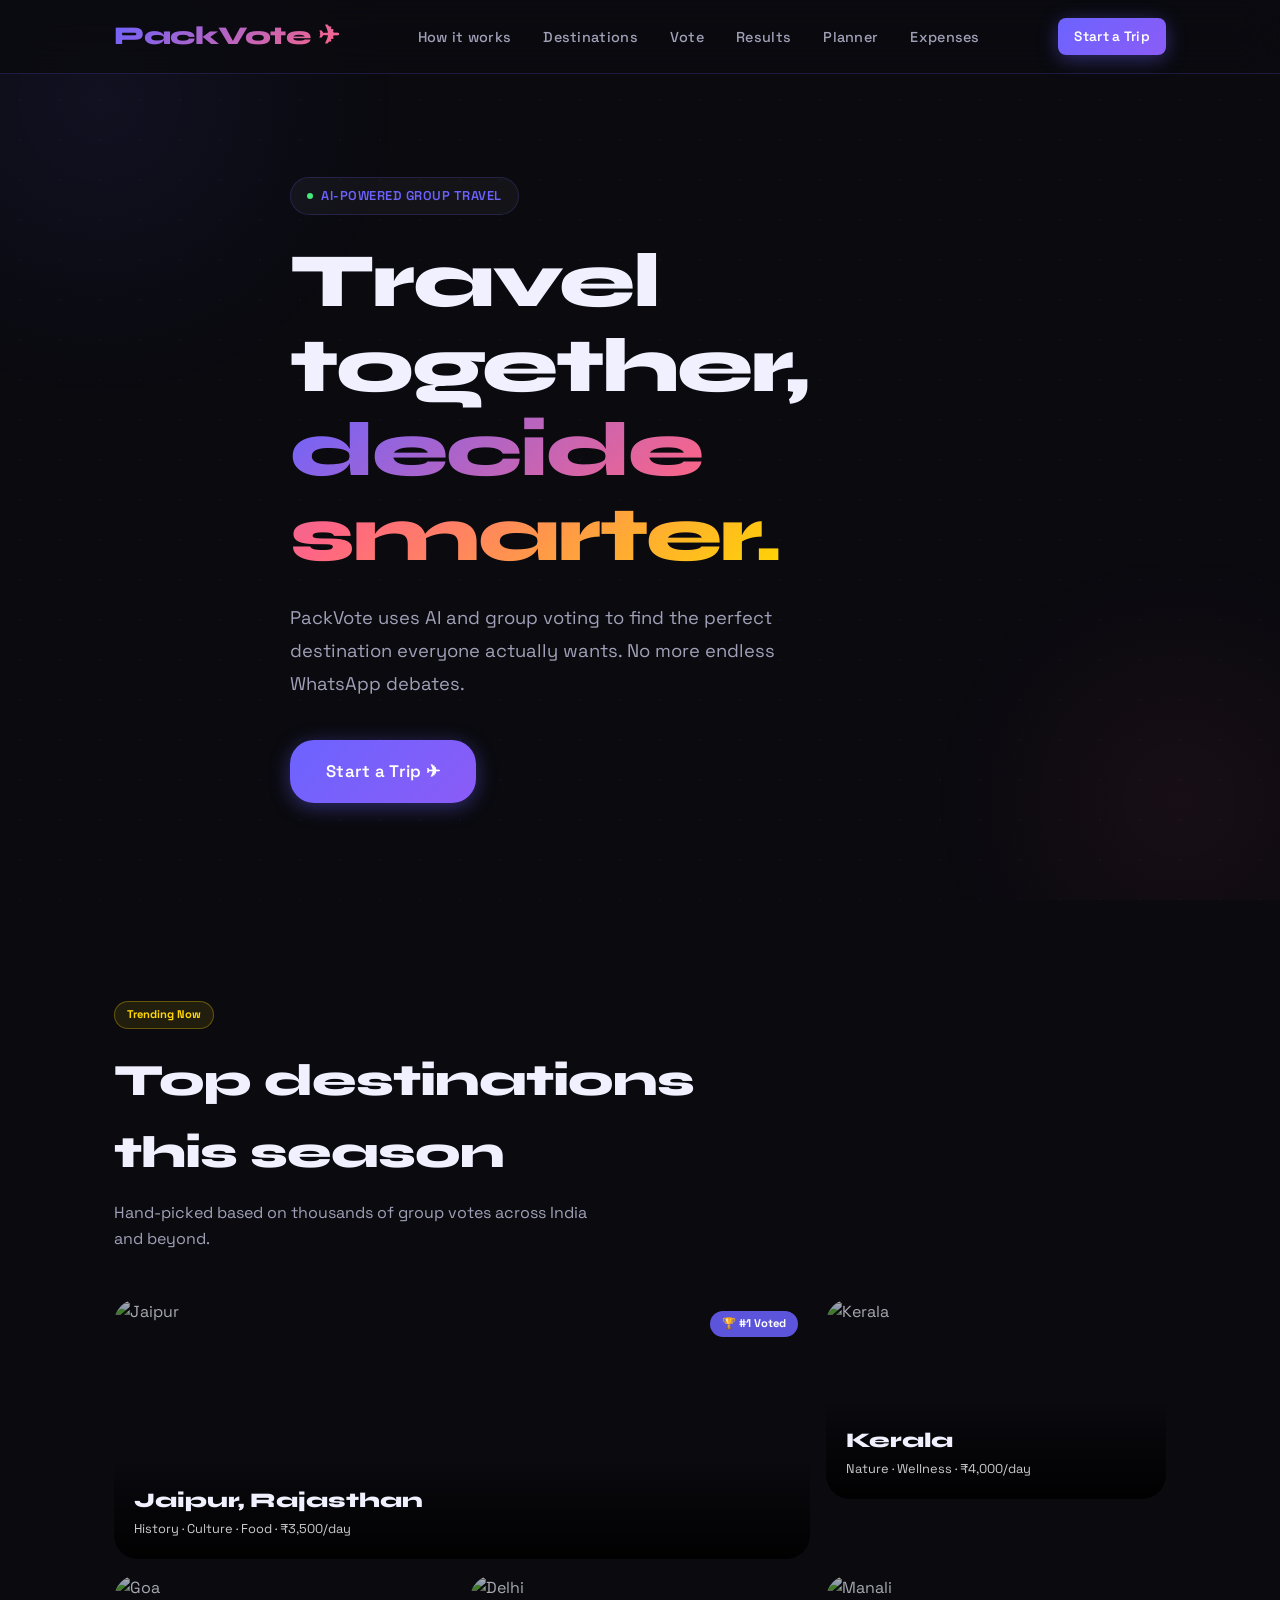
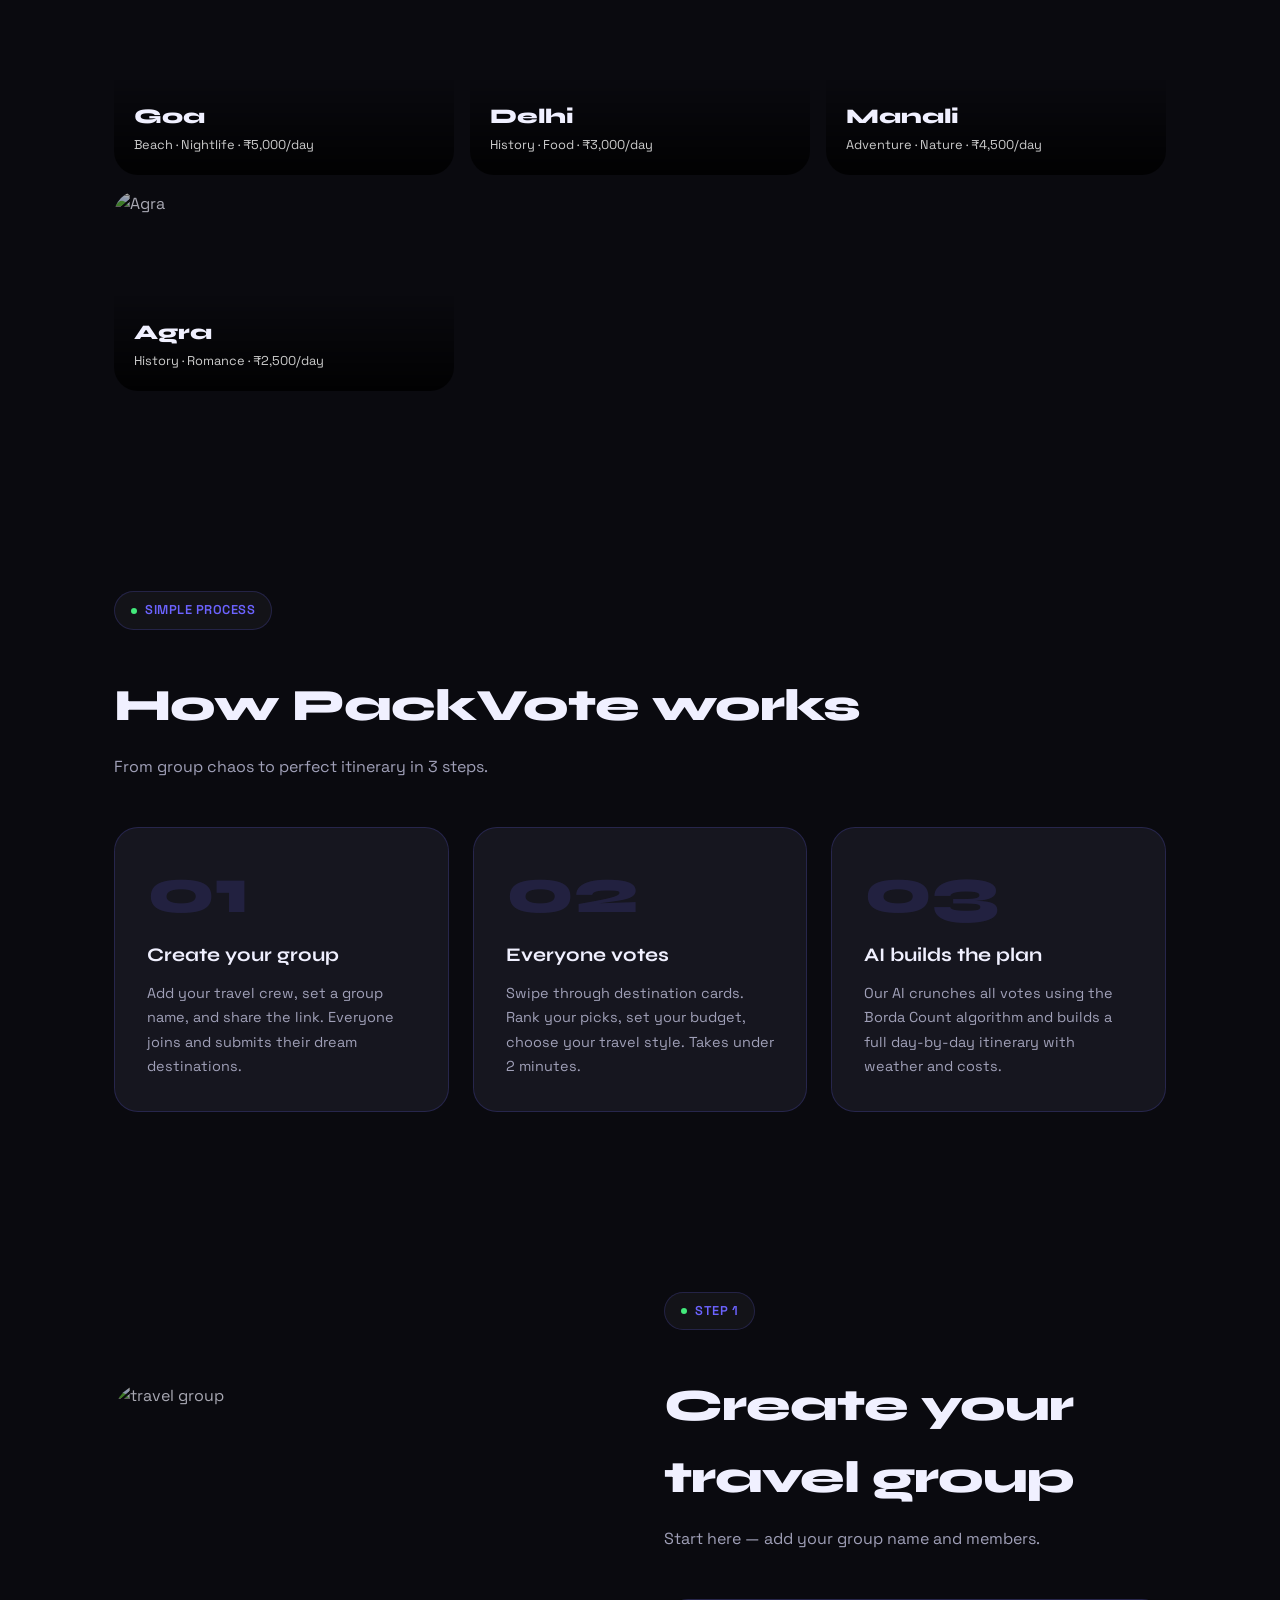
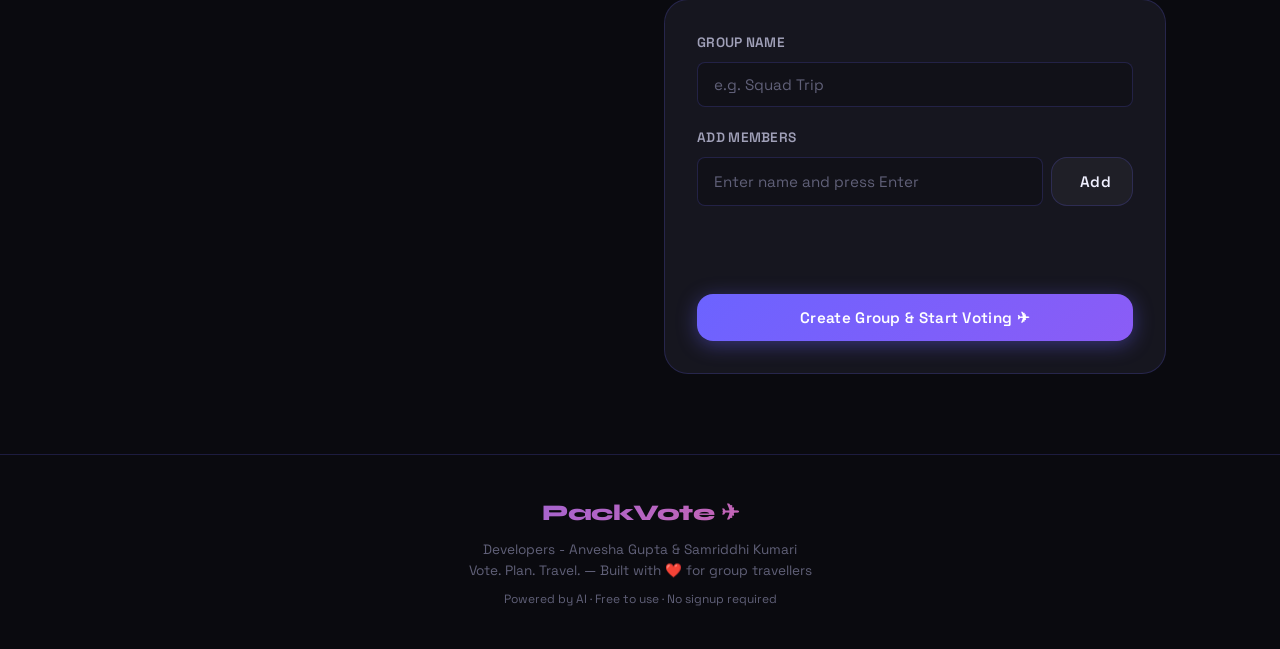
==== commit 1597c0cd: "changes in expense and planner code done" ====
--- a/frontend/index.html
+++ b/frontend/index.html
@@ -129,6 +129,8 @@
         <li><a href="#destinations">Destinations</a></li>
         <li><a href="vote.html">Vote</a></li>
         <li><a href="results.html">Results</a></li>
+        <li><a href="planner.html">Planner</a></li>
+        <li><a href="expenses.html">Expenses</a></li>
       </ul>
       <a href="#create-group" class="btn btn-primary btn-sm">Start a Trip</a>
     </div>
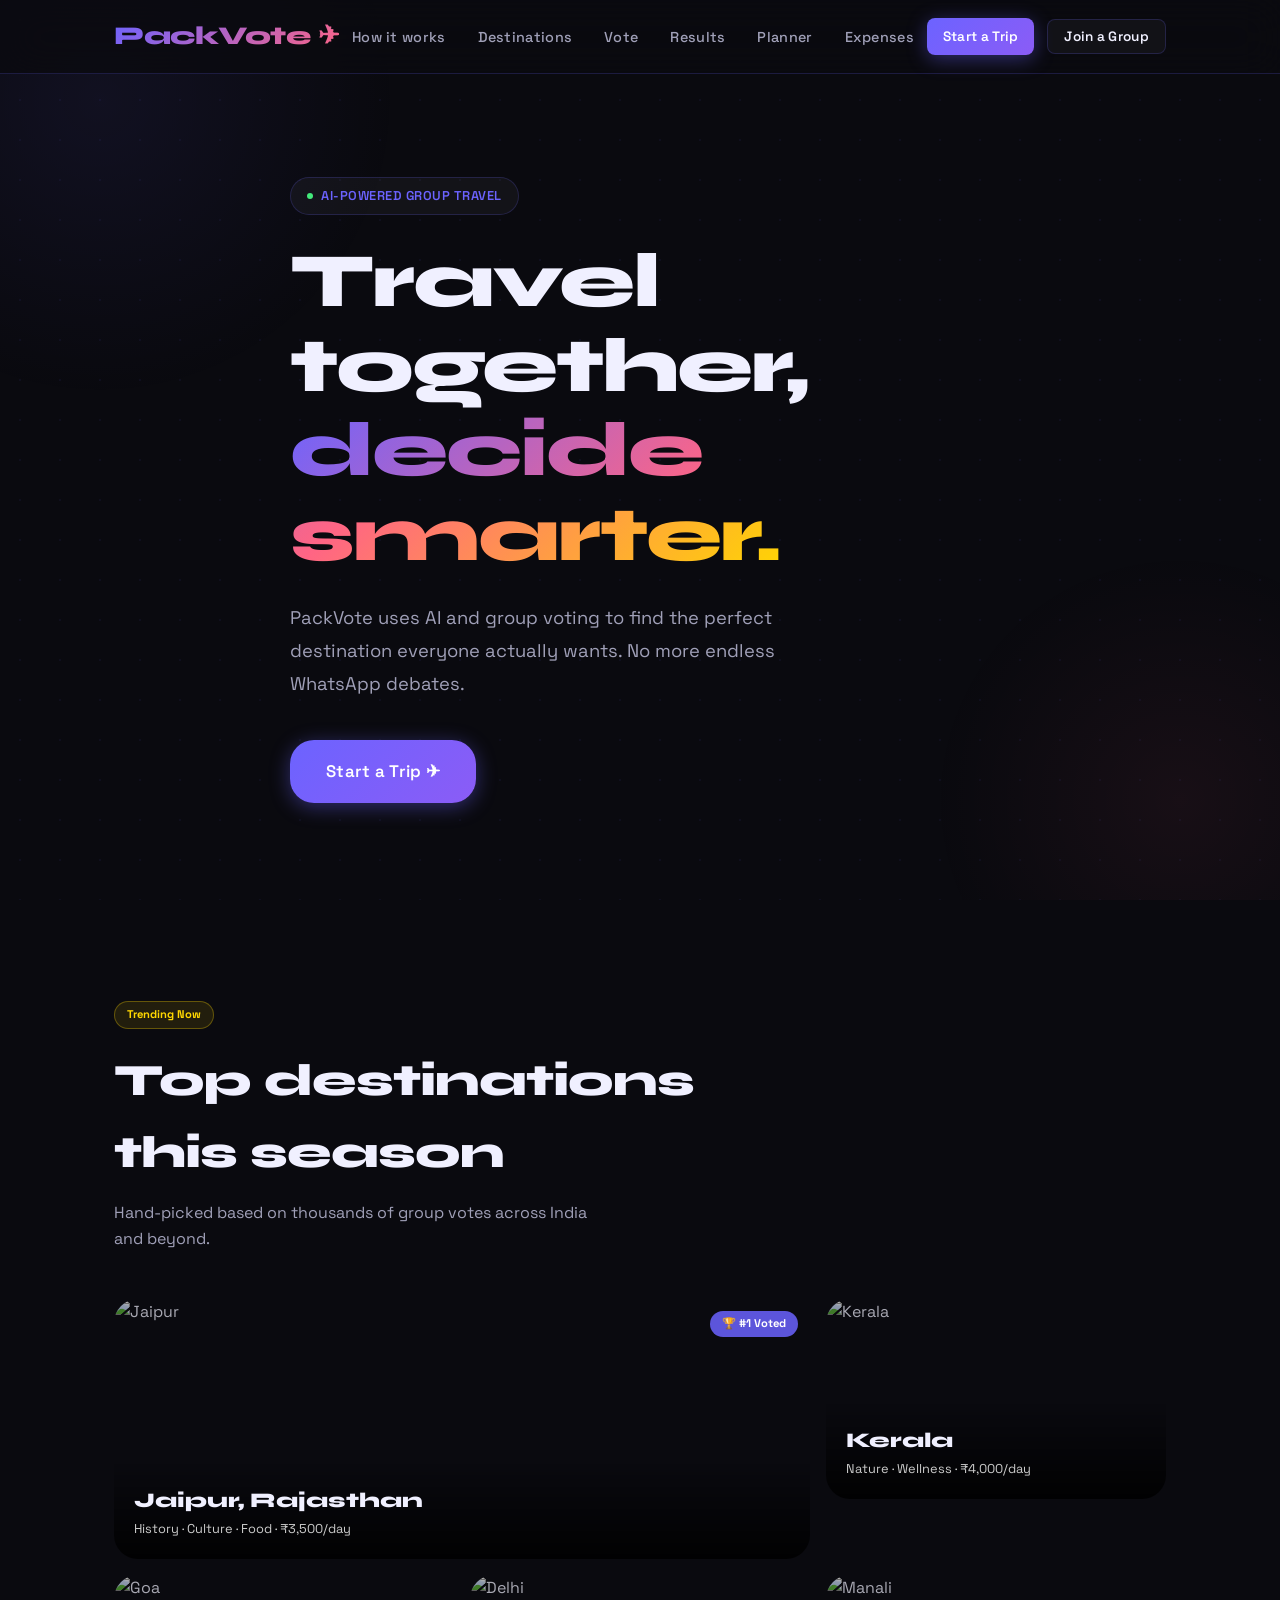
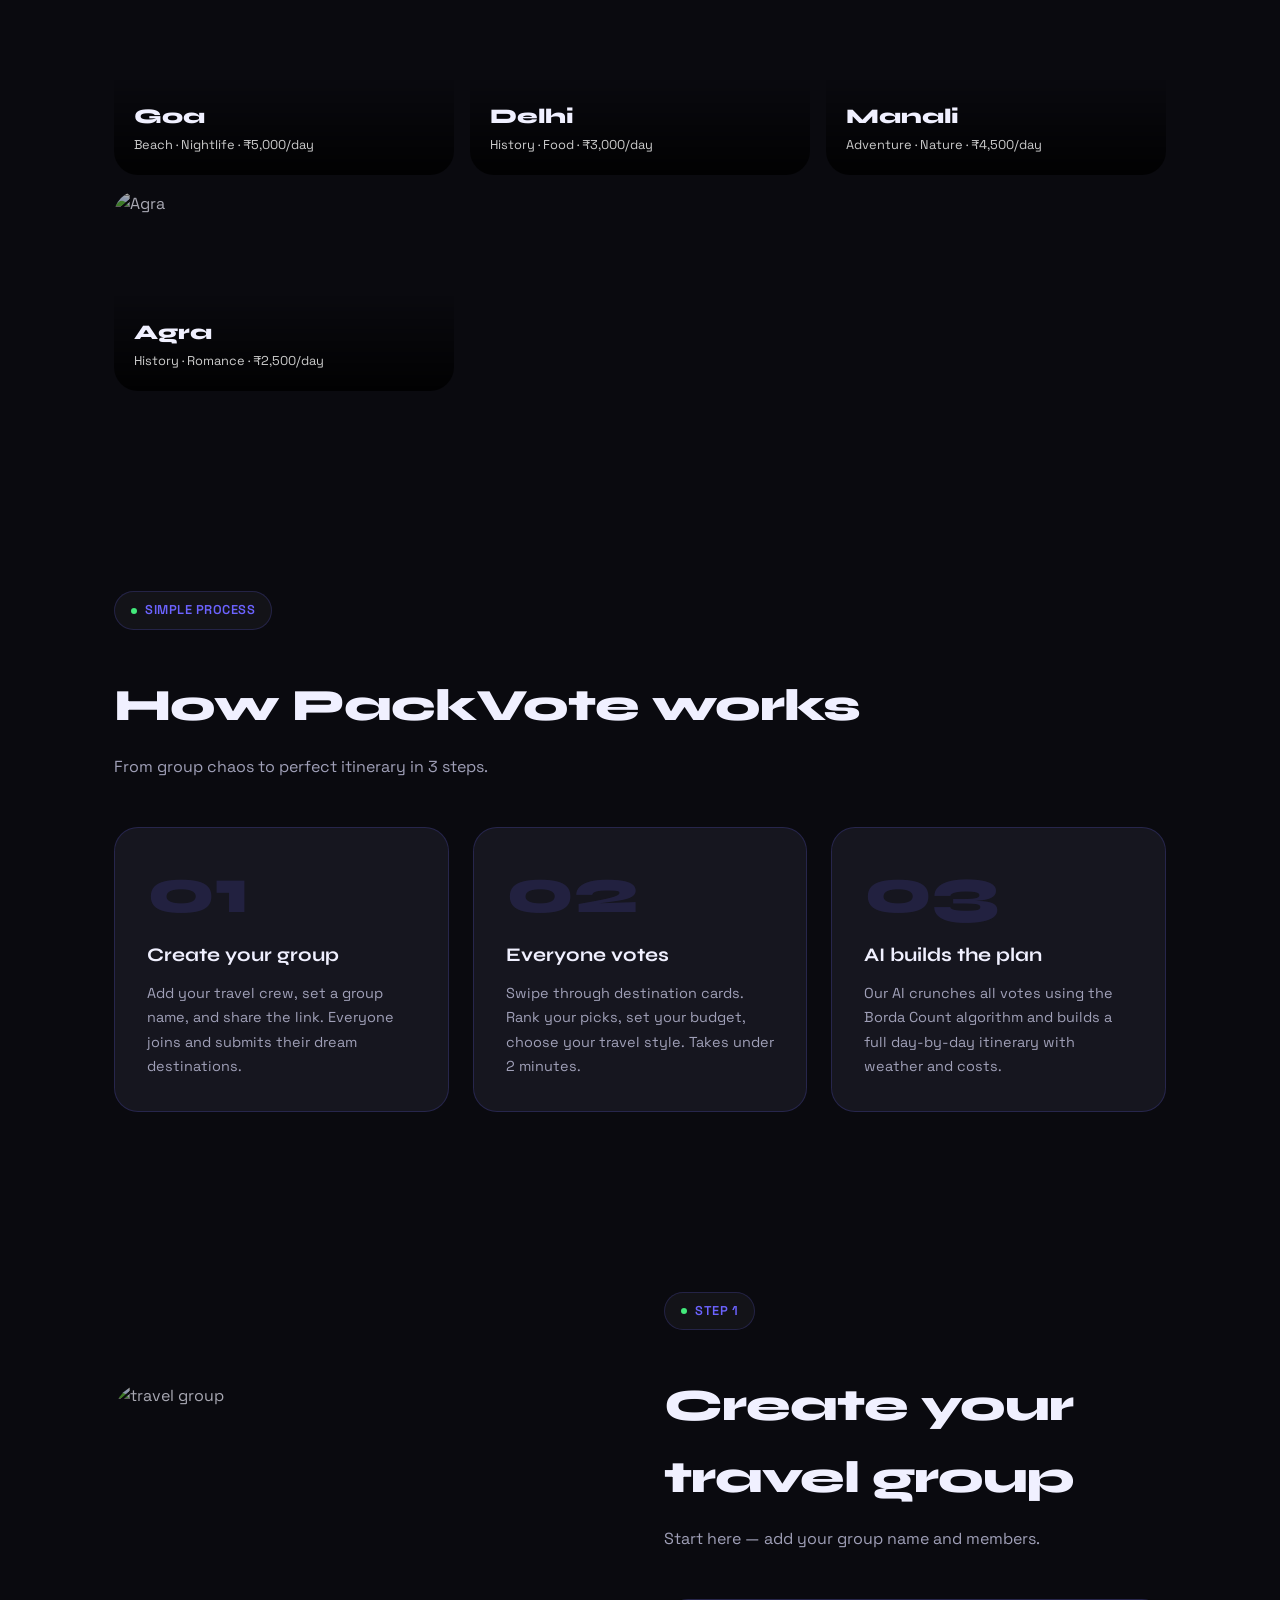
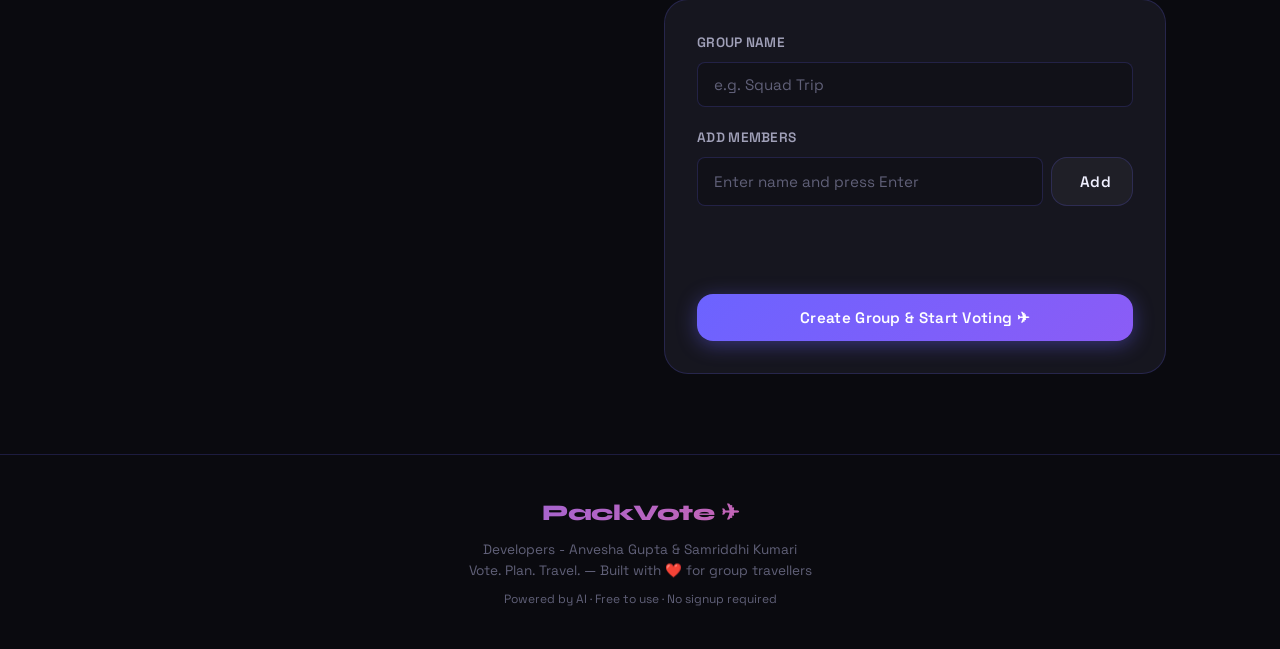
==== commit bc7efe9b: "big changes check ones and need to solve vote.html page error" ====
--- a/frontend/index.html
+++ b/frontend/index.html
@@ -133,6 +133,7 @@
         <li><a href="expenses.html">Expenses</a></li>
       </ul>
       <a href="#create-group" class="btn btn-primary btn-sm">Start a Trip</a>
+      <button class="btn btn-secondary btn-sm" onclick="openJoinModal()">Join a Group</button>
     </div>
   </nav>
 
@@ -301,5 +302,119 @@
       observer.observe(el);
     });
   </script>
+  
+  <div id="joinModal" style="
+  display:none; position:fixed; inset:0; z-index:9999;
+  background:rgba(0,0,0,0.75); backdrop-filter:blur(4px);
+  align-items:center; justify-content:center;">
+  <div style="
+    background:var(--bg-card); border:1px solid var(--border);
+    border-radius:var(--radius-xl); padding:40px; width:100%;
+    max-width:440px; margin:20px; position:relative;">
+ 
+    <button onclick="closeJoinModal()" style="
+      position:absolute; top:16px; right:16px;
+      background:none; border:none; color:var(--text-muted);
+      font-size:1.3rem; cursor:pointer;">✕</button>
+ 
+    <div style="font-size:2rem;margin-bottom:12px;">✈️</div>
+    <h2 style="font-family:var(--font-display);font-size:1.5rem;font-weight:800;margin-bottom:6px;">Join a Travel Group</h2>
+    <p style="color:var(--text-secondary);font-size:0.88rem;margin-bottom:28px;">
+      Enter the Group ID shared by your group creator.
+    </p>
+ 
+    <div class="form-group">
+      <label class="form-label">Group ID</label>
+      <input type="text" id="joinGroupId" class="form-input"
+             placeholder="e.g. group_20260319001639"
+             style="font-family:monospace;"/>
+    </div>
+    <div class="form-group">
+      <label class="form-label">Your Name</label>
+      <input type="text" id="joinMemberName" class="form-input"
+             placeholder="Enter your full name"/>
+    </div>
+    <div class="form-group">
+      <label class="form-label">Your Email <span style="color:var(--text-muted);font-size:0.8rem;">(for notifications)</span></label>
+      <input type="email" id="joinEmail" class="form-input"
+             placeholder="you@email.com"/>
+    </div>
+ 
+    <button class="btn btn-primary w-full mt-8" id="joinBtn"
+            onclick="joinGroup()" style="justify-content:center;">
+      Join Group ✈
+    </button>
+  </div>
+</div>
+ 
+ 
+<!-- 3. Add this script block just before </body> in index.html -->
+<script>
+  function openJoinModal() {
+    const modal = document.getElementById('joinModal');
+    modal.style.display = 'flex';
+    // Pre-fill from logged in user
+    const user = JSON.parse(localStorage.getItem('PackVote_user') || 'null');
+    if (user) {
+      if (user.name)  document.getElementById('joinMemberName').value = user.name;
+      if (user.email) document.getElementById('joinEmail').value      = user.email;
+    }
+  }
+ 
+  function closeJoinModal() {
+    document.getElementById('joinModal').style.display = 'none';
+  }
+ 
+  // Close on backdrop click
+  document.getElementById('joinModal').addEventListener('click', function(e) {
+    if (e.target === this) closeJoinModal();
+  });
+ 
+  // Close on Escape
+  document.addEventListener('keydown', e => {
+    if (e.key === 'Escape') closeJoinModal();
+  });
+ 
+  async function joinGroup() {
+    const groupId    = document.getElementById('joinGroupId').value.trim();
+    const memberName = document.getElementById('joinMemberName').value.trim();
+    const email      = document.getElementById('joinEmail').value.trim();
+    const btn        = document.getElementById('joinBtn');
+ 
+    if (!groupId)    { showToast('Enter a Group ID', 'error'); return; }
+    if (!memberName) { showToast('Enter your name', 'error');  return; }
+    if (!email || !email.includes('@')) { showToast('Enter a valid email', 'error'); return; }
+ 
+    btn.disabled    = true;
+    btn.textContent = 'Joining...';
+ 
+    try {
+      const res  = await fetch(`${API}/group/join`, {
+        method:  'POST',
+        headers: { 'Content-Type': 'application/json' },
+        body:    JSON.stringify({ group_id: groupId, member_name: memberName, email })
+      });
+      const data = await res.json();
+ 
+      if (data.success) {
+        localStorage.setItem('PackVote_group_id',   data.group_id);
+        localStorage.setItem('PackVote_group_name', data.group_name);
+        showToast(`Joined "${data.group_name}"! Check your email. 🎉`);
+        setTimeout(() => {
+          closeJoinModal();
+          window.location.href = 'vote.html';
+        }, 1800);
+      } else {
+        showToast(data.error || 'Could not join group', 'error');
+        btn.disabled    = false;
+        btn.textContent = 'Join Group ✈';
+      }
+    } catch(e) {
+      showToast('Cannot connect to server. Is Flask running?', 'error');
+      btn.disabled    = false;
+      btn.textContent = 'Join Group ✈';
+    }
+  }
+</script>
 </body>
 </html>
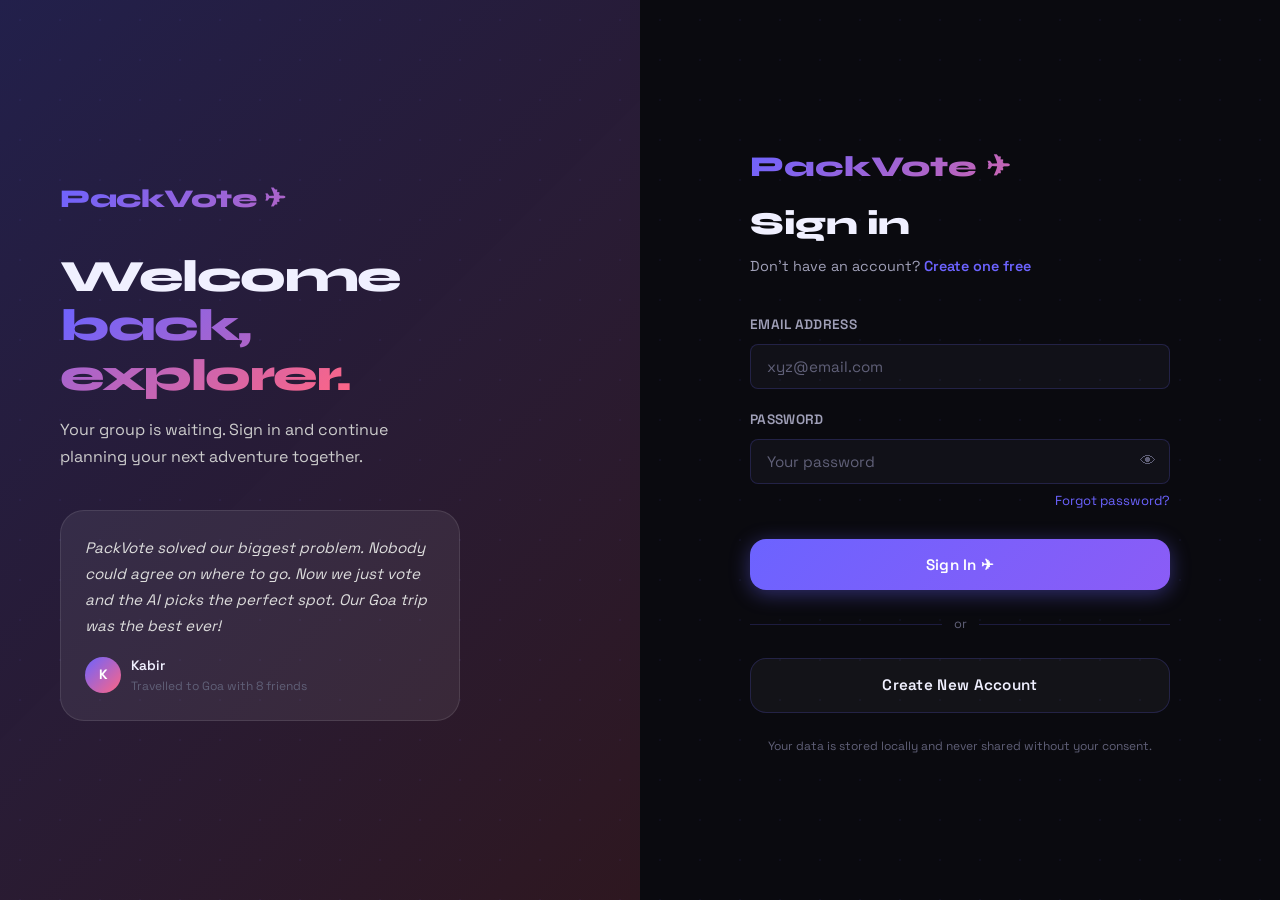
==== commit 89f6b321: "Dashboard Created Dashboard Created" ====
--- a/frontend/index.html
+++ b/frontend/index.html
@@ -28,10 +28,7 @@
       cursor: pointer;
       transition: var(--transition);
     }
-    .dest-img-card:first-child {
-      grid-column: span 2;
-      height: 260px;
-    }
+    .dest-img-card:first-child { grid-column: span 2; height: 260px; }
     .dest-img-card img {
       width: 100%; height: 100%;
       object-fit: cover;
@@ -90,11 +87,7 @@
       gap: 48px;
       align-items: center;
     }
-    .group-form-img {
-      border-radius: var(--radius-xl);
-      overflow: hidden;
-      height: 500px;
-    }
+    .group-form-img { border-radius: var(--radius-xl); overflow: hidden; height: 500px; }
     .group-form-img img { width: 100%; height: 100%; object-fit: cover; filter: brightness(0.7); }
     .members-list { display: flex; flex-wrap: wrap; gap: 8px; margin-top: 12px; min-height: 40px; }
     .footer {
@@ -132,7 +125,7 @@
         <li><a href="planner.html">Planner</a></li>
         <li><a href="expenses.html">Expenses</a></li>
       </ul>
-      <a href="#create-group" class="btn btn-primary btn-sm">Start a Trip</a>
+      <a href="dashboard.html" class="btn btn-primary btn-sm">Dashboard ✈</a>
       <button class="btn btn-secondary btn-sm" onclick="openJoinModal()">Join a Group</button>
     </div>
   </nav>
@@ -148,10 +141,10 @@
           Travel together,<br/>
           <span class="gradient-text">decide smarter.</span>
         </h1>
-        <p>PackVote
-     uses AI and group voting to find the perfect destination everyone actually wants. No more endless WhatsApp debates.</p>
+        <p>PackVote uses AI and group voting to find the perfect destination everyone actually wants. No more endless WhatsApp debates.</p>
         <div class="hero-buttons">
           <a href="#create-group" class="btn btn-primary btn-lg">Start a Trip ✈</a>
+          <a href="dashboard.html" class="btn btn-secondary btn-lg">Go to Dashboard</a>
         </div>
       </div>
     </div>
@@ -160,51 +153,51 @@
   <!-- DESTINATIONS GRID -->
   <section id="destinations" style="padding: 100px 0;">
     <div class="container">
-      <div class="trending-badge"> Trending Now</div>
+      <div class="trending-badge">Trending Now</div>
       <h2 class="section-title mt-16">Top destinations<br/>this season</h2>
       <p class="section-subtitle">Hand-picked based on thousands of group votes across India and beyond.</p>
       <div class="dest-img-grid stagger">
         <div class="dest-img-card" onclick="window.location.href='vote.html'">
           <img src="https://images.unsplash.com/photo-1477587458883-47145ed94245?w=800&q=80" alt="Jaipur"/>
-          <div class="dest-img-badge">🏆 #1 Voted</div>
+          <div class="dest-img-badge">No 1 Voted</div>
           <div class="dest-img-info">
             <div class="dest-img-name">Jaipur, Rajasthan</div>
-            <div class="dest-img-sub">History · Culture · Food · ₹3,500/day</div>
+            <div class="dest-img-sub">History · Culture · Food · Rs 3,500/day</div>
           </div>
         </div>
         <div class="dest-img-card" onclick="window.location.href='vote.html'">
           <img src="https://images.unsplash.com/photo-1602216056096-3b40cc0c9944?w=600&q=80" alt="Kerala"/>
           <div class="dest-img-info">
             <div class="dest-img-name">Kerala</div>
-            <div class="dest-img-sub">Nature · Wellness · ₹4,000/day</div>
+            <div class="dest-img-sub">Nature · Wellness · Rs 4,000/day</div>
           </div>
         </div>
         <div class="dest-img-card" onclick="window.location.href='vote.html'">
           <img src="https://images.unsplash.com/photo-1512343879784-a960bf40e7f2?w=1600&q=80" alt="Goa"/>
           <div class="dest-img-info">
             <div class="dest-img-name">Goa</div>
-            <div class="dest-img-sub">Beach · Nightlife · ₹5,000/day</div>
+            <div class="dest-img-sub">Beach · Nightlife · Rs 5,000/day</div>
           </div>
         </div>
         <div class="dest-img-card" onclick="window.location.href='vote.html'">
           <img src="https://images.unsplash.com/photo-1587474260584-136574528ed5?w=600&q=80" alt="Delhi"/>
           <div class="dest-img-info">
             <div class="dest-img-name">Delhi</div>
-            <div class="dest-img-sub">History · Food · ₹3,000/day</div>
+            <div class="dest-img-sub">History · Food · Rs 3,000/day</div>
           </div>
         </div>
         <div class="dest-img-card" onclick="window.location.href='vote.html'">
           <img src="https://images.unsplash.com/photo-1506905925346-21bda4d32df4?w=600&q=80" alt="Manali"/>
           <div class="dest-img-info">
             <div class="dest-img-name">Manali</div>
-            <div class="dest-img-sub">Adventure · Nature · ₹4,500/day</div>
+            <div class="dest-img-sub">Adventure · Nature · Rs 4,500/day</div>
           </div>
         </div>
         <div class="dest-img-card" onclick="window.location.href='vote.html'">
           <img src="https://images.unsplash.com/photo-1548013146-72479768bada?w=600&q=80" alt="Agra"/>
           <div class="dest-img-info">
             <div class="dest-img-name">Agra</div>
-            <div class="dest-img-sub">History · Romance · ₹2,500/day</div>
+            <div class="dest-img-sub">History · Romance · Rs 2,500/day</div>
           </div>
         </div>
       </div>
@@ -225,12 +218,12 @@
         </div>
         <div class="how-step">
           <div class="how-number">02</div>
-          <h3> Everyone votes</h3>
+          <h3>Everyone votes</h3>
           <p>Swipe through destination cards. Rank your picks, set your budget, choose your travel style. Takes under 2 minutes.</p>
         </div>
         <div class="how-step">
           <div class="how-number">03</div>
-          <h3> AI builds the plan</h3>
+          <h3>AI builds the plan</h3>
           <p>Our AI crunches all votes using the Borda Count algorithm and builds a full day-by-day itinerary with weather and costs.</p>
         </div>
       </div>
@@ -262,7 +255,7 @@
               <div class="members-list" id="membersList"></div>
             </div>
             <button class="btn btn-primary w-full mt-16" onclick="createGroup()" style="justify-content: center;">
-              Create Group & Start Voting ✈
+              Create Group and Start Voting
             </button>
           </div>
         </div>
@@ -273,148 +266,83 @@
   <!-- FOOTER -->
   <footer class="footer">
     <div class="container">
-      <span class="logo gradient-text">PackVote
-   ✈</span> 
-      <p> Developers - Anvesha Gupta & Samriddhi Kumari</p>
-      <p>Vote. Plan. Travel. — Built with ❤️ for group travellers</p>
-      <p class="mt-8" style="font-size: 0.75rem;">Powered by AI · Free to use · No signup required</p>
+      <span class="logo gradient-text">PackVote ✈</span>
+      <p>Developers - Anvesha Gupta and Samriddhi Kumari</p>
+      <p>Vote. Plan. Travel. — Built with love for group travellers</p>
+      <p class="mt-8" style="font-size: 0.75rem;">Powered by AI · Free to use</p>
     </div>
   </footer>
 
   <div class="toast-container" id="toastContainer"></div>
+
+  <!-- JOIN MODAL -->
+  <div id="joinModal" style="display:none;position:fixed;inset:0;z-index:9999;background:rgba(0,0,0,0.75);backdrop-filter:blur(4px);align-items:center;justify-content:center;">
+    <div style="background:var(--bg-card);border:1px solid var(--border);border-radius:var(--radius-xl);padding:40px;width:100%;max-width:440px;margin:20px;position:relative;">
+      <button onclick="closeJoinModal()" style="position:absolute;top:16px;right:16px;background:none;border:none;color:var(--text-muted);font-size:1.3rem;cursor:pointer;">x</button>
+      <div style="font-size:2rem;margin-bottom:12px;">✈</div>
+      <h2 style="font-family:var(--font-display);font-size:1.5rem;font-weight:800;margin-bottom:6px;">Join a Travel Group</h2>
+      <p style="color:var(--text-secondary);font-size:0.88rem;margin-bottom:28px;">Enter the Group ID shared by your group creator.</p>
+      <div class="form-group">
+        <label class="form-label">Group ID</label>
+        <input type="text" id="joinGroupId" class="form-input" placeholder="e.g. group_20260319001639" style="font-family:monospace;"/>
+      </div>
+      <div class="form-group">
+        <label class="form-label">Your Name</label>
+        <input type="text" id="joinMemberName" class="form-input" placeholder="Enter your full name"/>
+      </div>
+      <div class="form-group">
+        <label class="form-label">Your Email</label>
+        <input type="email" id="joinEmail" class="form-input" placeholder="you@email.com"/>
+      </div>
+      <button class="btn btn-primary w-full mt-8" id="joinBtn" onclick="joinGroup()" style="justify-content:center;">
+        Join Group
+      </button>
+    </div>
+  </div>
+
   <script src="app.js"></script>
   <script>
     document.getElementById('memberInput').addEventListener('keypress', function(e) {
       if (e.key === 'Enter') addMember();
     });
-    const observer = new IntersectionObserver((entries) => {
-      entries.forEach(entry => {
+
+    function openJoinModal() {
+      var modal = document.getElementById('joinModal');
+      modal.style.display = 'flex';
+      var user = JSON.parse(localStorage.getItem('PackVote_user') || 'null');
+      if (user) {
+        if (user.name)  document.getElementById('joinMemberName').value = user.name;
+        if (user.email) document.getElementById('joinEmail').value      = user.email;
+      }
+    }
+
+    function closeJoinModal() {
+      document.getElementById('joinModal').style.display = 'none';
+    }
+
+    document.getElementById('joinModal').addEventListener('click', function(e) {
+      if (e.target === this) closeJoinModal();
+    });
+
+    document.addEventListener('keydown', function(e) {
+      if (e.key === 'Escape') closeJoinModal();
+    });
+
+    var observer = new IntersectionObserver(function(entries) {
+      entries.forEach(function(entry) {
         if (entry.isIntersecting) {
-          entry.target.style.opacity = '1';
+          entry.target.style.opacity   = '1';
           entry.target.style.transform = 'translateY(0)';
         }
       });
     }, { threshold: 0.1 });
-    document.querySelectorAll('.how-step, .dest-img-card').forEach(el => {
-      el.style.opacity = '0';
-      el.style.transform = 'translateY(30px)';
+
+    document.querySelectorAll('.how-step, .dest-img-card').forEach(function(el) {
+      el.style.opacity    = '0';
+      el.style.transform  = 'translateY(30px)';
       el.style.transition = 'opacity 0.6s ease, transform 0.6s ease';
       observer.observe(el);
     });
   </script>
-  
-  <div id="joinModal" style="
-  display:none; position:fixed; inset:0; z-index:9999;
-  background:rgba(0,0,0,0.75); backdrop-filter:blur(4px);
-  align-items:center; justify-content:center;">
-  <div style="
-    background:var(--bg-card); border:1px solid var(--border);
-    border-radius:var(--radius-xl); padding:40px; width:100%;
-    max-width:440px; margin:20px; position:relative;">
- 
-    <button onclick="closeJoinModal()" style="
-      position:absolute; top:16px; right:16px;
-      background:none; border:none; color:var(--text-muted);
-      font-size:1.3rem; cursor:pointer;">✕</button>
- 
-    <div style="font-size:2rem;margin-bottom:12px;">✈️</div>
-    <h2 style="font-family:var(--font-display);font-size:1.5rem;font-weight:800;margin-bottom:6px;">Join a Travel Group</h2>
-    <p style="color:var(--text-secondary);font-size:0.88rem;margin-bottom:28px;">
-      Enter the Group ID shared by your group creator.
-    </p>
- 
-    <div class="form-group">
-      <label class="form-label">Group ID</label>
-      <input type="text" id="joinGroupId" class="form-input"
-             placeholder="e.g. group_20260319001639"
-             style="font-family:monospace;"/>
-    </div>
-    <div class="form-group">
-      <label class="form-label">Your Name</label>
-      <input type="text" id="joinMemberName" class="form-input"
-             placeholder="Enter your full name"/>
-    </div>
-    <div class="form-group">
-      <label class="form-label">Your Email <span style="color:var(--text-muted);font-size:0.8rem;">(for notifications)</span></label>
-      <input type="email" id="joinEmail" class="form-input"
-             placeholder="you@email.com"/>
-    </div>
- 
-    <button class="btn btn-primary w-full mt-8" id="joinBtn"
-            onclick="joinGroup()" style="justify-content:center;">
-      Join Group ✈
-    </button>
-  </div>
-</div>
- 
- 
-<!-- 3. Add this script block just before </body> in index.html -->
-<script>
-  function openJoinModal() {
-    const modal = document.getElementById('joinModal');
-    modal.style.display = 'flex';
-    // Pre-fill from logged in user
-    const user = JSON.parse(localStorage.getItem('PackVote_user') || 'null');
-    if (user) {
-      if (user.name)  document.getElementById('joinMemberName').value = user.name;
-      if (user.email) document.getElementById('joinEmail').value      = user.email;
-    }
-  }
- 
-  function closeJoinModal() {
-    document.getElementById('joinModal').style.display = 'none';
-  }
- 
-  // Close on backdrop click
-  document.getElementById('joinModal').addEventListener('click', function(e) {
-    if (e.target === this) closeJoinModal();
-  });
- 
-  // Close on Escape
-  document.addEventListener('keydown', e => {
-    if (e.key === 'Escape') closeJoinModal();
-  });
- 
-  async function joinGroup() {
-    const groupId    = document.getElementById('joinGroupId').value.trim();
-    const memberName = document.getElementById('joinMemberName').value.trim();
-    const email      = document.getElementById('joinEmail').value.trim();
-    const btn        = document.getElementById('joinBtn');
- 
-    if (!groupId)    { showToast('Enter a Group ID', 'error'); return; }
-    if (!memberName) { showToast('Enter your name', 'error');  return; }
-    if (!email || !email.includes('@')) { showToast('Enter a valid email', 'error'); return; }
- 
-    btn.disabled    = true;
-    btn.textContent = 'Joining...';
- 
-    try {
-      const res  = await fetch(`${API}/group/join`, {
-        method:  'POST',
-        headers: { 'Content-Type': 'application/json' },
-        body:    JSON.stringify({ group_id: groupId, member_name: memberName, email })
-      });
-      const data = await res.json();
- 
-      if (data.success) {
-        localStorage.setItem('PackVote_group_id',   data.group_id);
-        localStorage.setItem('PackVote_group_name', data.group_name);
-        showToast(`Joined "${data.group_name}"! Check your email. 🎉`);
-        setTimeout(() => {
-          closeJoinModal();
-          window.location.href = 'vote.html';
-        }, 1800);
-      } else {
-        showToast(data.error || 'Could not join group', 'error');
-        btn.disabled    = false;
-        btn.textContent = 'Join Group ✈';
-      }
-    } catch(e) {
-      showToast('Cannot connect to server. Is Flask running?', 'error');
-      btn.disabled    = false;
-      btn.textContent = 'Join Group ✈';
-    }
-  }
-</script>
 </body>
 </html>
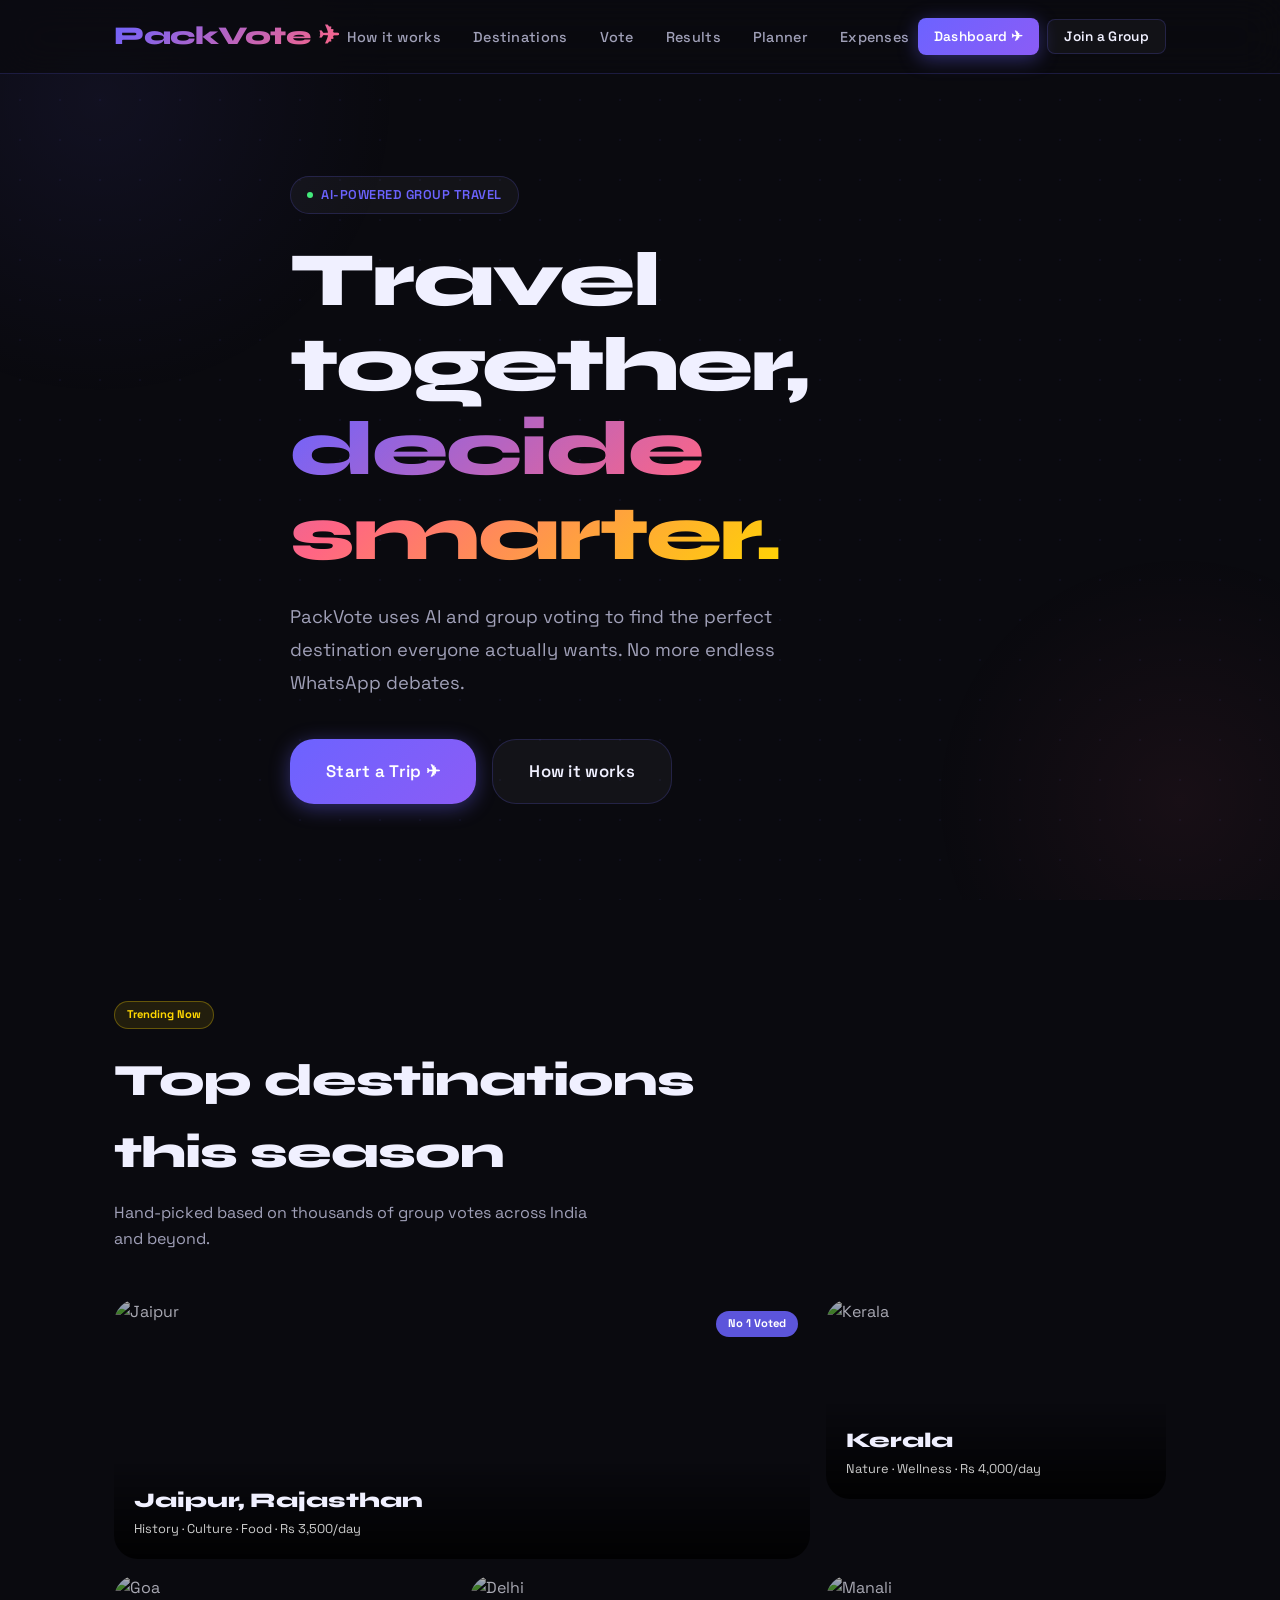
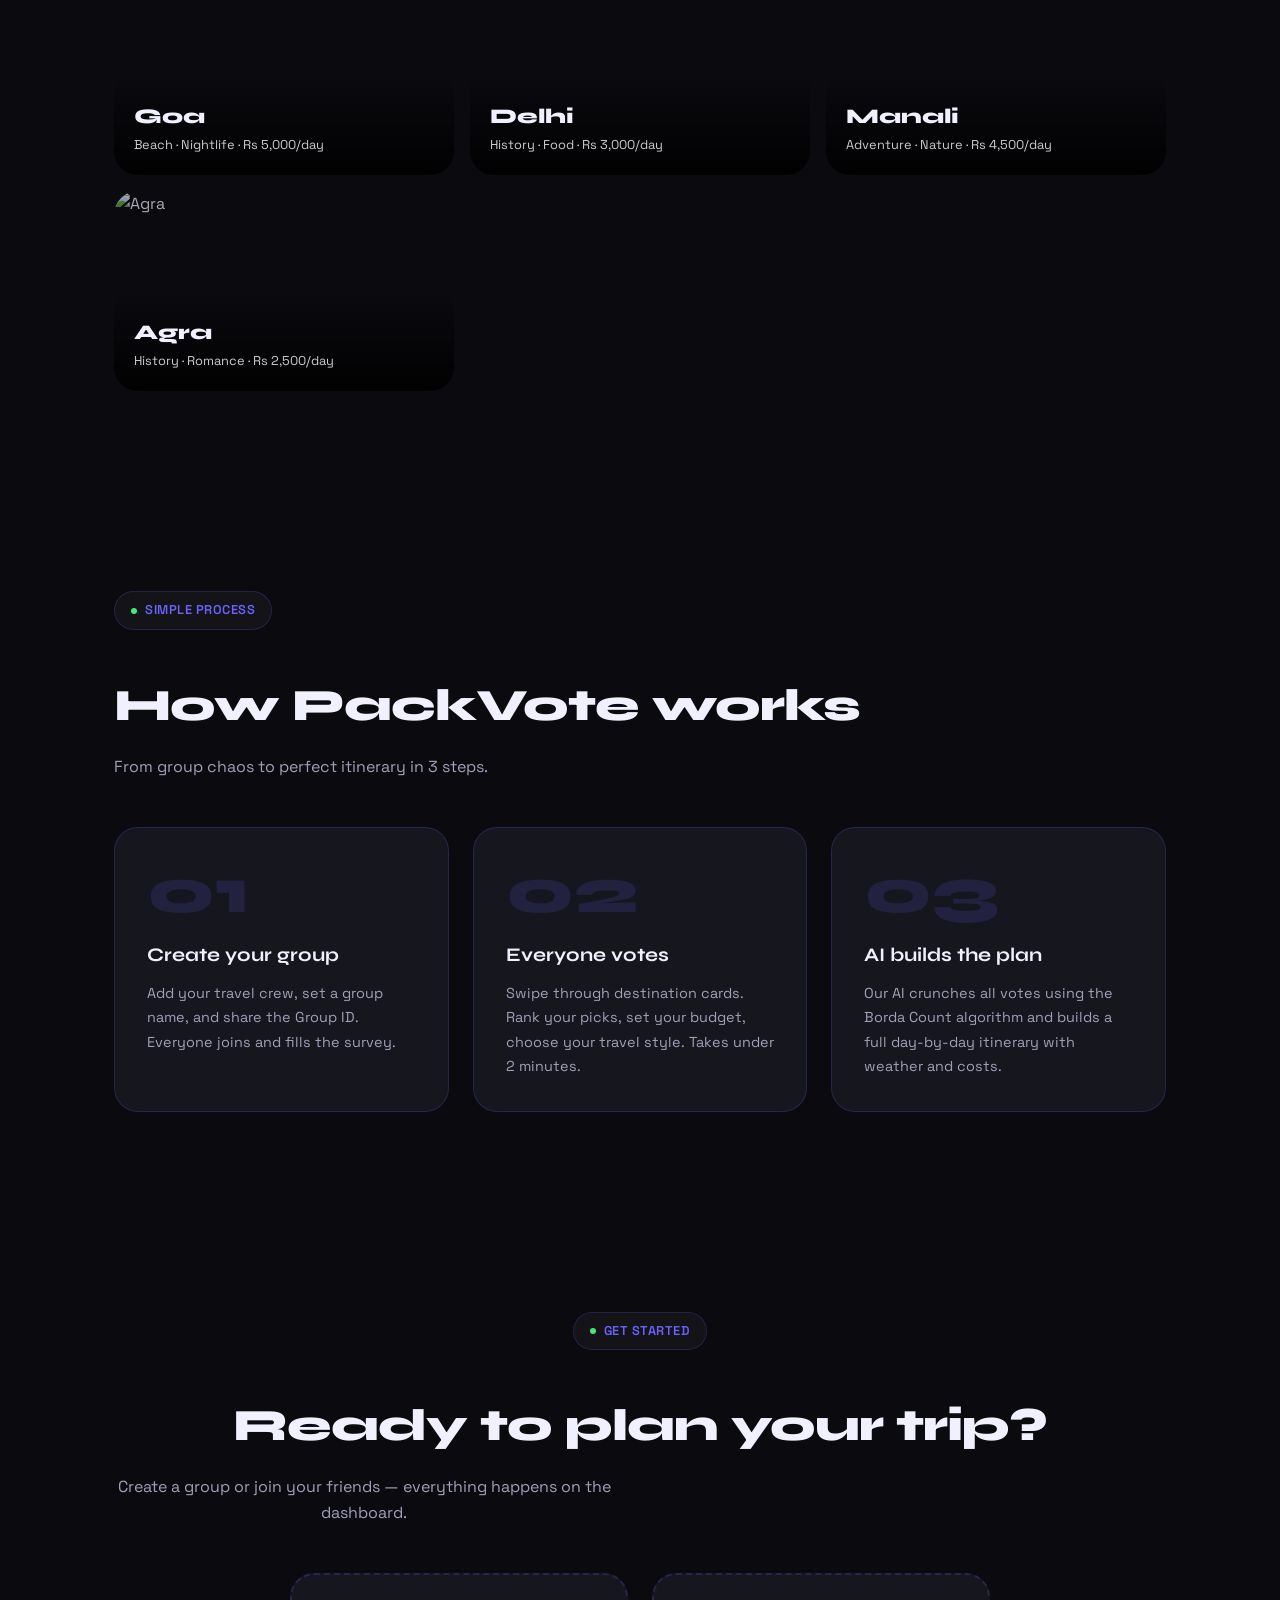
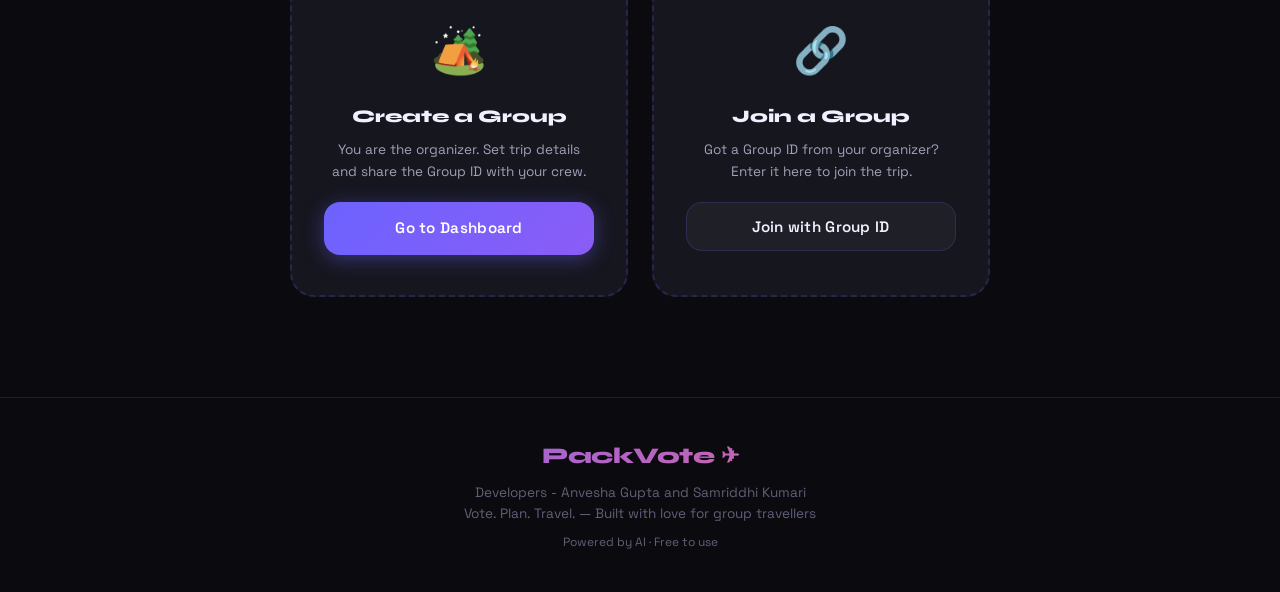
==== commit 61b76cd0: "Major changes done dashboard comleted and vote step 1 done" ====
--- a/frontend/index.html
+++ b/frontend/index.html
@@ -14,106 +14,37 @@
     }
     .hero { position: relative; min-height: 100vh; display: flex; align-items: center; }
     .hero .container { position: relative; z-index: 2; }
-    .dest-img-grid {
-      display: grid;
-      grid-template-columns: repeat(3, 1fr);
-      gap: 16px;
-      margin-top: 48px;
-    }
-    .dest-img-card {
-      position: relative;
-      border-radius: var(--radius-lg);
-      overflow: hidden;
-      height: 200px;
-      cursor: pointer;
-      transition: var(--transition);
-    }
+    .dest-img-grid { display: grid; grid-template-columns: repeat(3, 1fr); gap: 16px; margin-top: 48px; }
+    .dest-img-card { position: relative; border-radius: var(--radius-lg); overflow: hidden; height: 200px; cursor: pointer; transition: var(--transition); }
     .dest-img-card:first-child { grid-column: span 2; height: 260px; }
-    .dest-img-card img {
-      width: 100%; height: 100%;
-      object-fit: cover;
-      transition: transform 0.5s ease;
-      filter: brightness(0.7);
-    }
+    .dest-img-card img { width: 100%; height: 100%; object-fit: cover; transition: transform 0.5s ease; filter: brightness(0.7); }
     .dest-img-card:hover img { transform: scale(1.06); filter: brightness(0.85); }
-    .dest-img-info {
-      position: absolute; bottom: 0; left: 0; right: 0;
-      padding: 20px;
-      background: linear-gradient(transparent, rgba(0,0,0,0.85));
-    }
+    .dest-img-info { position: absolute; bottom: 0; left: 0; right: 0; padding: 20px; background: linear-gradient(transparent, rgba(0,0,0,0.85)); }
     .dest-img-name { font-family: var(--font-display); font-size: 1.3rem; font-weight: 800; }
     .dest-img-sub  { font-size: 0.8rem; color: #ccc; margin-top: 2px; }
-    .dest-img-badge {
-      position: absolute; top: 12px; right: 12px;
-      background: rgba(108,99,255,0.85);
-      border-radius: 50px;
-      padding: 4px 12px;
-      font-size: 0.7rem;
-      font-weight: 700;
-      color: white;
-    }
+    .dest-img-badge { position: absolute; top: 12px; right: 12px; background: rgba(108,99,255,0.85); border-radius: 50px; padding: 4px 12px; font-size: 0.7rem; font-weight: 700; color: white; }
     .how-section { padding: 100px 0; }
-    .how-grid {
-      display: grid;
-      grid-template-columns: repeat(3, 1fr);
-      gap: 24px;
-      margin-top: 48px;
-    }
-    .how-step {
-      background: var(--bg-card);
-      border: 1px solid var(--border);
-      border-radius: var(--radius-lg);
-      padding: 32px;
-      transition: var(--transition);
-    }
-    .how-step:hover {
-      border-color: var(--border-hover);
-      transform: translateY(-6px);
-      box-shadow: var(--shadow-glow);
-    }
-    .how-number {
-      font-family: var(--font-display);
-      font-size: 4rem;
-      font-weight: 800;
-      color: rgba(108,99,255,0.15);
-      line-height: 1;
-      margin-bottom: 16px;
-    }
+    .how-grid { display: grid; grid-template-columns: repeat(3, 1fr); gap: 24px; margin-top: 48px; }
+    .how-step { background: var(--bg-card); border: 1px solid var(--border); border-radius: var(--radius-lg); padding: 32px; transition: var(--transition); }
+    .how-step:hover { border-color: var(--border-hover); transform: translateY(-6px); box-shadow: var(--shadow-glow); }
+    .how-number { font-family: var(--font-display); font-size: 4rem; font-weight: 800; color: rgba(108,99,255,0.15); line-height: 1; margin-bottom: 16px; }
     .how-step h3 { font-family: var(--font-display); font-size: 1.2rem; font-weight: 700; margin-bottom: 10px; }
     .how-step p  { font-size: 0.9rem; color: var(--text-secondary); line-height: 1.7; }
-    .group-form-wrap {
-      display: grid;
-      grid-template-columns: 1fr 1fr;
-      gap: 48px;
-      align-items: center;
-    }
-    .group-form-img { border-radius: var(--radius-xl); overflow: hidden; height: 500px; }
-    .group-form-img img { width: 100%; height: 100%; object-fit: cover; filter: brightness(0.7); }
-    .members-list { display: flex; flex-wrap: wrap; gap: 8px; margin-top: 12px; min-height: 40px; }
-    .footer {
-      border-top: 1px solid var(--border);
-      padding: 40px 0;
-      text-align: center;
-      color: var(--text-muted);
-      font-size: 0.85rem;
-    }
+    .cta-section { padding: 100px 0; text-align: center; }
+    .cta-grid { display: grid; grid-template-columns: 1fr 1fr; gap: 24px; max-width: 700px; margin: 40px auto 0; }
+    .cta-card { background: var(--bg-card); border: 2px dashed var(--border); border-radius: var(--radius-lg); padding: 40px 32px; text-align: center; transition: var(--transition); cursor: pointer; }
+    .cta-card:hover { border-color: var(--accent-1); box-shadow: var(--shadow-glow); transform: translateY(-4px); }
+    .cta-card-icon { font-size: 2.8rem; margin-bottom: 16px; }
+    .cta-card h3 { font-family: var(--font-display); font-size: 1.1rem; font-weight: 800; margin-bottom: 8px; }
+    .cta-card p { font-size: 0.85rem; color: var(--text-secondary); line-height: 1.6; margin-bottom: 20px; }
+    .footer { border-top: 1px solid var(--border); padding: 40px 0; text-align: center; color: var(--text-muted); font-size: 0.85rem; }
     .footer .logo { font-size: 1.4rem; margin-bottom: 8px; display: block; }
-    .trending-badge {
-      display: inline-flex; align-items: center; gap: 6px;
-      background: rgba(255,215,0,0.1);
-      border: 1px solid rgba(255,215,0,0.3);
-      border-radius: 50px;
-      padding: 4px 12px;
-      font-size: 0.7rem;
-      color: var(--accent-gold);
-      font-weight: 700;
-    }
+    .trending-badge { display: inline-flex; align-items: center; gap: 6px; background: rgba(255,215,0,0.1); border: 1px solid rgba(255,215,0,0.3); border-radius: 50px; padding: 4px 12px; font-size: 0.7rem; color: var(--accent-gold); font-weight: 700; }
   </style>
 </head>
 <body>
   <div class="bg-grid"></div>
 
-  <!-- NAVBAR -->
   <nav class="navbar">
     <div class="container">
       <a href="index.html" class="logo">PackVote ✈</a>
@@ -137,14 +68,11 @@
     <div class="container">
       <div class="hero-content">
         <div class="hero-badge">AI-Powered Group Travel</div>
-        <h1>
-          Travel together,<br/>
-          <span class="gradient-text">decide smarter.</span>
-        </h1>
+        <h1>Travel together,<br/><span class="gradient-text">decide smarter.</span></h1>
         <p>PackVote uses AI and group voting to find the perfect destination everyone actually wants. No more endless WhatsApp debates.</p>
         <div class="hero-buttons">
-          <a href="#create-group" class="btn btn-primary btn-lg">Start a Trip ✈</a>
-          <a href="dashboard.html" class="btn btn-secondary btn-lg">Go to Dashboard</a>
+          <a href="dashboard.html" class="btn btn-primary btn-lg">Start a Trip ✈</a>
+          <a href="#how" class="btn btn-secondary btn-lg">How it works</a>
         </div>
       </div>
     </div>
@@ -160,45 +88,27 @@
         <div class="dest-img-card" onclick="window.location.href='vote.html'">
           <img src="https://images.unsplash.com/photo-1477587458883-47145ed94245?w=800&q=80" alt="Jaipur"/>
           <div class="dest-img-badge">No 1 Voted</div>
-          <div class="dest-img-info">
-            <div class="dest-img-name">Jaipur, Rajasthan</div>
-            <div class="dest-img-sub">History · Culture · Food · Rs 3,500/day</div>
-          </div>
+          <div class="dest-img-info"><div class="dest-img-name">Jaipur, Rajasthan</div><div class="dest-img-sub">History · Culture · Food · Rs 3,500/day</div></div>
         </div>
         <div class="dest-img-card" onclick="window.location.href='vote.html'">
           <img src="https://images.unsplash.com/photo-1602216056096-3b40cc0c9944?w=600&q=80" alt="Kerala"/>
-          <div class="dest-img-info">
-            <div class="dest-img-name">Kerala</div>
-            <div class="dest-img-sub">Nature · Wellness · Rs 4,000/day</div>
-          </div>
+          <div class="dest-img-info"><div class="dest-img-name">Kerala</div><div class="dest-img-sub">Nature · Wellness · Rs 4,000/day</div></div>
         </div>
         <div class="dest-img-card" onclick="window.location.href='vote.html'">
           <img src="https://images.unsplash.com/photo-1512343879784-a960bf40e7f2?w=1600&q=80" alt="Goa"/>
-          <div class="dest-img-info">
-            <div class="dest-img-name">Goa</div>
-            <div class="dest-img-sub">Beach · Nightlife · Rs 5,000/day</div>
-          </div>
+          <div class="dest-img-info"><div class="dest-img-name">Goa</div><div class="dest-img-sub">Beach · Nightlife · Rs 5,000/day</div></div>
         </div>
         <div class="dest-img-card" onclick="window.location.href='vote.html'">
           <img src="https://images.unsplash.com/photo-1587474260584-136574528ed5?w=600&q=80" alt="Delhi"/>
-          <div class="dest-img-info">
-            <div class="dest-img-name">Delhi</div>
-            <div class="dest-img-sub">History · Food · Rs 3,000/day</div>
-          </div>
+          <div class="dest-img-info"><div class="dest-img-name">Delhi</div><div class="dest-img-sub">History · Food · Rs 3,000/day</div></div>
         </div>
         <div class="dest-img-card" onclick="window.location.href='vote.html'">
           <img src="https://images.unsplash.com/photo-1506905925346-21bda4d32df4?w=600&q=80" alt="Manali"/>
-          <div class="dest-img-info">
-            <div class="dest-img-name">Manali</div>
-            <div class="dest-img-sub">Adventure · Nature · Rs 4,500/day</div>
-          </div>
+          <div class="dest-img-info"><div class="dest-img-name">Manali</div><div class="dest-img-sub">Adventure · Nature · Rs 4,500/day</div></div>
         </div>
         <div class="dest-img-card" onclick="window.location.href='vote.html'">
           <img src="https://images.unsplash.com/photo-1548013146-72479768bada?w=600&q=80" alt="Agra"/>
-          <div class="dest-img-info">
-            <div class="dest-img-name">Agra</div>
-            <div class="dest-img-sub">History · Romance · Rs 2,500/day</div>
-          </div>
+          <div class="dest-img-info"><div class="dest-img-name">Agra</div><div class="dest-img-sub">History · Romance · Rs 2,500/day</div></div>
         </div>
       </div>
     </div>
@@ -214,7 +124,7 @@
         <div class="how-step">
           <div class="how-number">01</div>
           <h3>Create your group</h3>
-          <p>Add your travel crew, set a group name, and share the link. Everyone joins and submits their dream destinations.</p>
+          <p>Add your travel crew, set a group name, and share the Group ID. Everyone joins and fills the survey.</p>
         </div>
         <div class="how-step">
           <div class="how-number">02</div>
@@ -230,34 +140,24 @@
     </div>
   </section>
 
-  <!-- CREATE GROUP -->
-  <section style="padding: 80px 0;" id="create-group">
-    <div class="container">
-      <div class="group-form-wrap">
-        <div class="group-form-img">
-          <img src="https://images.unsplash.com/photo-1539635278303-d4002c07eae3?w=800&q=80" alt="travel group"/>
-        </div>
-        <div>
-          <div class="hero-badge">Step 1</div>
-          <h2 class="section-title mt-16">Create your<br/>travel group</h2>
-          <p class="section-subtitle">Start here — add your group name and members.</p>
-          <div class="card" style="margin-top: 32px;">
-            <div class="form-group">
-              <label class="form-label">Group Name</label>
-              <input type="text" id="groupName" class="form-input" placeholder="e.g. Squad Trip"/>
-            </div>
-            <div class="form-group">
-              <label class="form-label">Add Members</label>
-              <div style="display: flex; gap: 8px;">
-                <input type="text" id="memberInput" class="form-input" placeholder="Enter name and press Enter"/>
-                <button class="btn btn-secondary" onclick="addMember()">Add</button>
-              </div>
-              <div class="members-list" id="membersList"></div>
-            </div>
-            <button class="btn btn-primary w-full mt-16" onclick="createGroup()" style="justify-content: center;">
-              Create Group and Start Voting
-            </button>
-          </div>
+  <!-- CTA SECTION — replaces old create group form -->
+  <section class="cta-section" id="create-group">
+    <div class="container">
+      <div class="hero-badge" style="display:inline-flex;">Get Started</div>
+      <h2 class="section-title mt-16">Ready to plan your trip?</h2>
+      <p class="section-subtitle">Create a group or join your friends — everything happens on the dashboard.</p>
+      <div class="cta-grid">
+        <div class="cta-card" onclick="window.location.href='dashboard.html'">
+          <div class="cta-card-icon">🏕️</div>
+          <h3>Create a Group</h3>
+          <p>You are the organizer. Set trip details and share the Group ID with your crew.</p>
+          <a href="dashboard.html" class="btn btn-primary w-full" style="justify-content:center;">Go to Dashboard</a>
+        </div>
+        <div class="cta-card" onclick="openJoinModal()">
+          <div class="cta-card-icon">🔗</div>
+          <h3>Join a Group</h3>
+          <p>Got a Group ID from your organizer? Enter it here to join the trip.</p>
+          <button class="btn btn-secondary w-full" onclick="openJoinModal()" style="justify-content:center;">Join with Group ID</button>
         </div>
       </div>
     </div>
@@ -278,7 +178,7 @@
   <!-- JOIN MODAL -->
   <div id="joinModal" style="display:none;position:fixed;inset:0;z-index:9999;background:rgba(0,0,0,0.75);backdrop-filter:blur(4px);align-items:center;justify-content:center;">
     <div style="background:var(--bg-card);border:1px solid var(--border);border-radius:var(--radius-xl);padding:40px;width:100%;max-width:440px;margin:20px;position:relative;">
-      <button onclick="closeJoinModal()" style="position:absolute;top:16px;right:16px;background:none;border:none;color:var(--text-muted);font-size:1.3rem;cursor:pointer;">x</button>
+      <button onclick="closeJoinModal()" style="position:absolute;top:16px;right:16px;background:none;border:none;color:var(--text-muted);font-size:1.3rem;cursor:pointer;">✕</button>
       <div style="font-size:2rem;margin-bottom:12px;">✈</div>
       <h2 style="font-family:var(--font-display);font-size:1.5rem;font-weight:800;margin-bottom:6px;">Join a Travel Group</h2>
       <p style="color:var(--text-secondary);font-size:0.88rem;margin-bottom:28px;">Enter the Group ID shared by your group creator.</p>
@@ -294,17 +194,45 @@
         <label class="form-label">Your Email</label>
         <input type="email" id="joinEmail" class="form-input" placeholder="you@email.com"/>
       </div>
-      <button class="btn btn-primary w-full mt-8" id="joinBtn" onclick="joinGroup()" style="justify-content:center;">
-        Join Group
-      </button>
+      <button class="btn btn-primary w-full mt-8" id="joinBtn" onclick="joinGroup()" style="justify-content:center;">Join Group</button>
     </div>
   </div>
 
   <script src="app.js"></script>
   <script>
-    document.getElementById('memberInput').addEventListener('keypress', function(e) {
-      if (e.key === 'Enter') addMember();
-    });
+    // ✅ joinGroup function — was missing, now added
+    async function joinGroup() {
+      var gid    = document.getElementById('joinGroupId').value.trim();
+      var name   = document.getElementById('joinMemberName').value.trim();
+      var email  = document.getElementById('joinEmail').value.trim();
+      var btn    = document.getElementById('joinBtn');
+
+      if (!gid)   { showToast('Enter a Group ID','error'); return; }
+      if (!name)  { showToast('Enter your name','error'); return; }
+      if (!email) { showToast('Enter your email','error'); return; }
+
+      btn.disabled = true; btn.textContent = 'Joining...';
+
+      try {
+        var res = await fetch('http://127.0.0.1:5000/api/group/join', {
+          method: 'POST',
+          headers: {'Content-Type': 'application/json'},
+          body: JSON.stringify({group_id: gid, member_name: name, email: email})
+        });
+        var d = await res.json();
+        if (d.success) {
+          showToast('Joined ' + d.group_name + '! Redirecting to dashboard... 🎉');
+          closeJoinModal();
+          setTimeout(function(){ window.location.href = 'dashboard.html'; }, 1500);
+        } else {
+          showToast(d.error || 'Could not join group', 'error');
+          btn.disabled = false; btn.textContent = 'Join Group';
+        }
+      } catch(e) {
+        showToast('Cannot connect to server. Is Flask running?', 'error');
+        btn.disabled = false; btn.textContent = 'Join Group';
+      }
+    }
 
     function openJoinModal() {
       var modal = document.getElementById('joinModal');
@@ -337,7 +265,7 @@
       });
     }, { threshold: 0.1 });
 
-    document.querySelectorAll('.how-step, .dest-img-card').forEach(function(el) {
+    document.querySelectorAll('.how-step, .dest-img-card, .cta-card').forEach(function(el) {
       el.style.opacity    = '0';
       el.style.transform  = 'translateY(30px)';
       el.style.transition = 'opacity 0.6s ease, transform 0.6s ease';
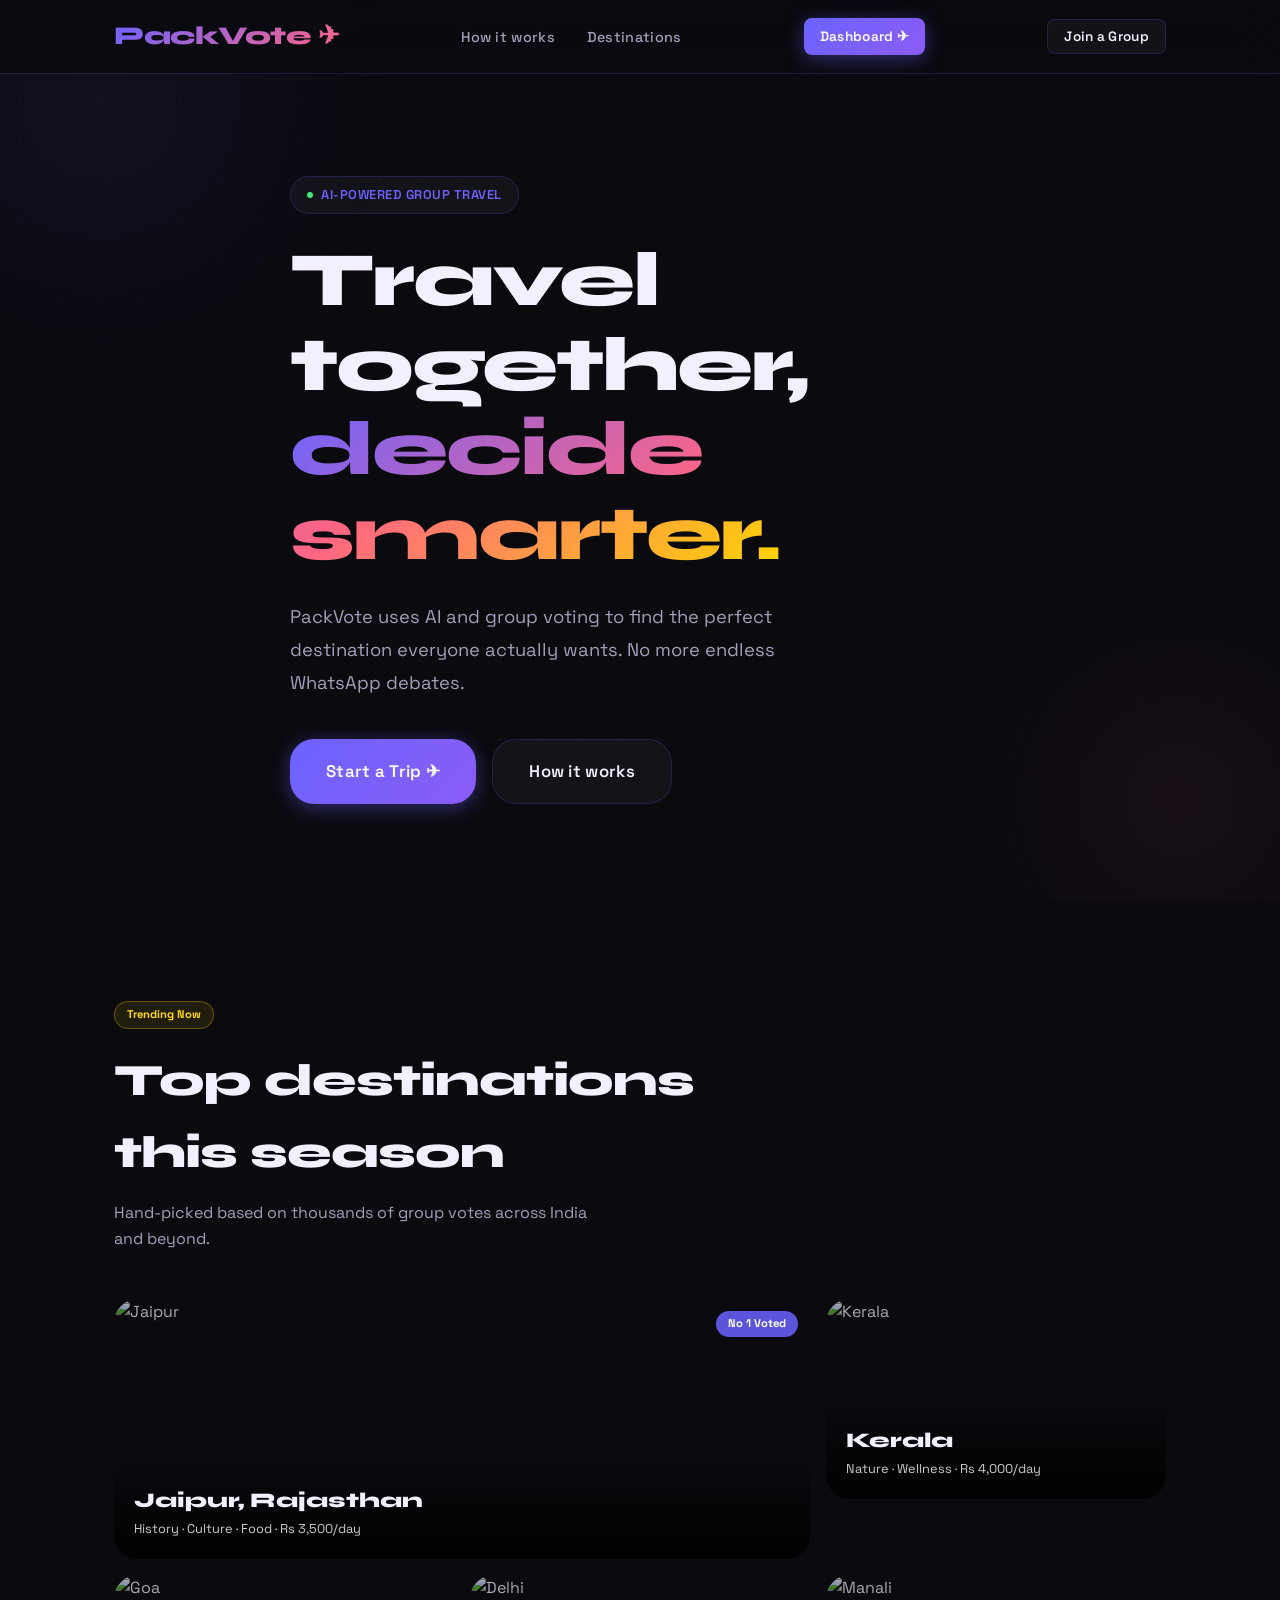
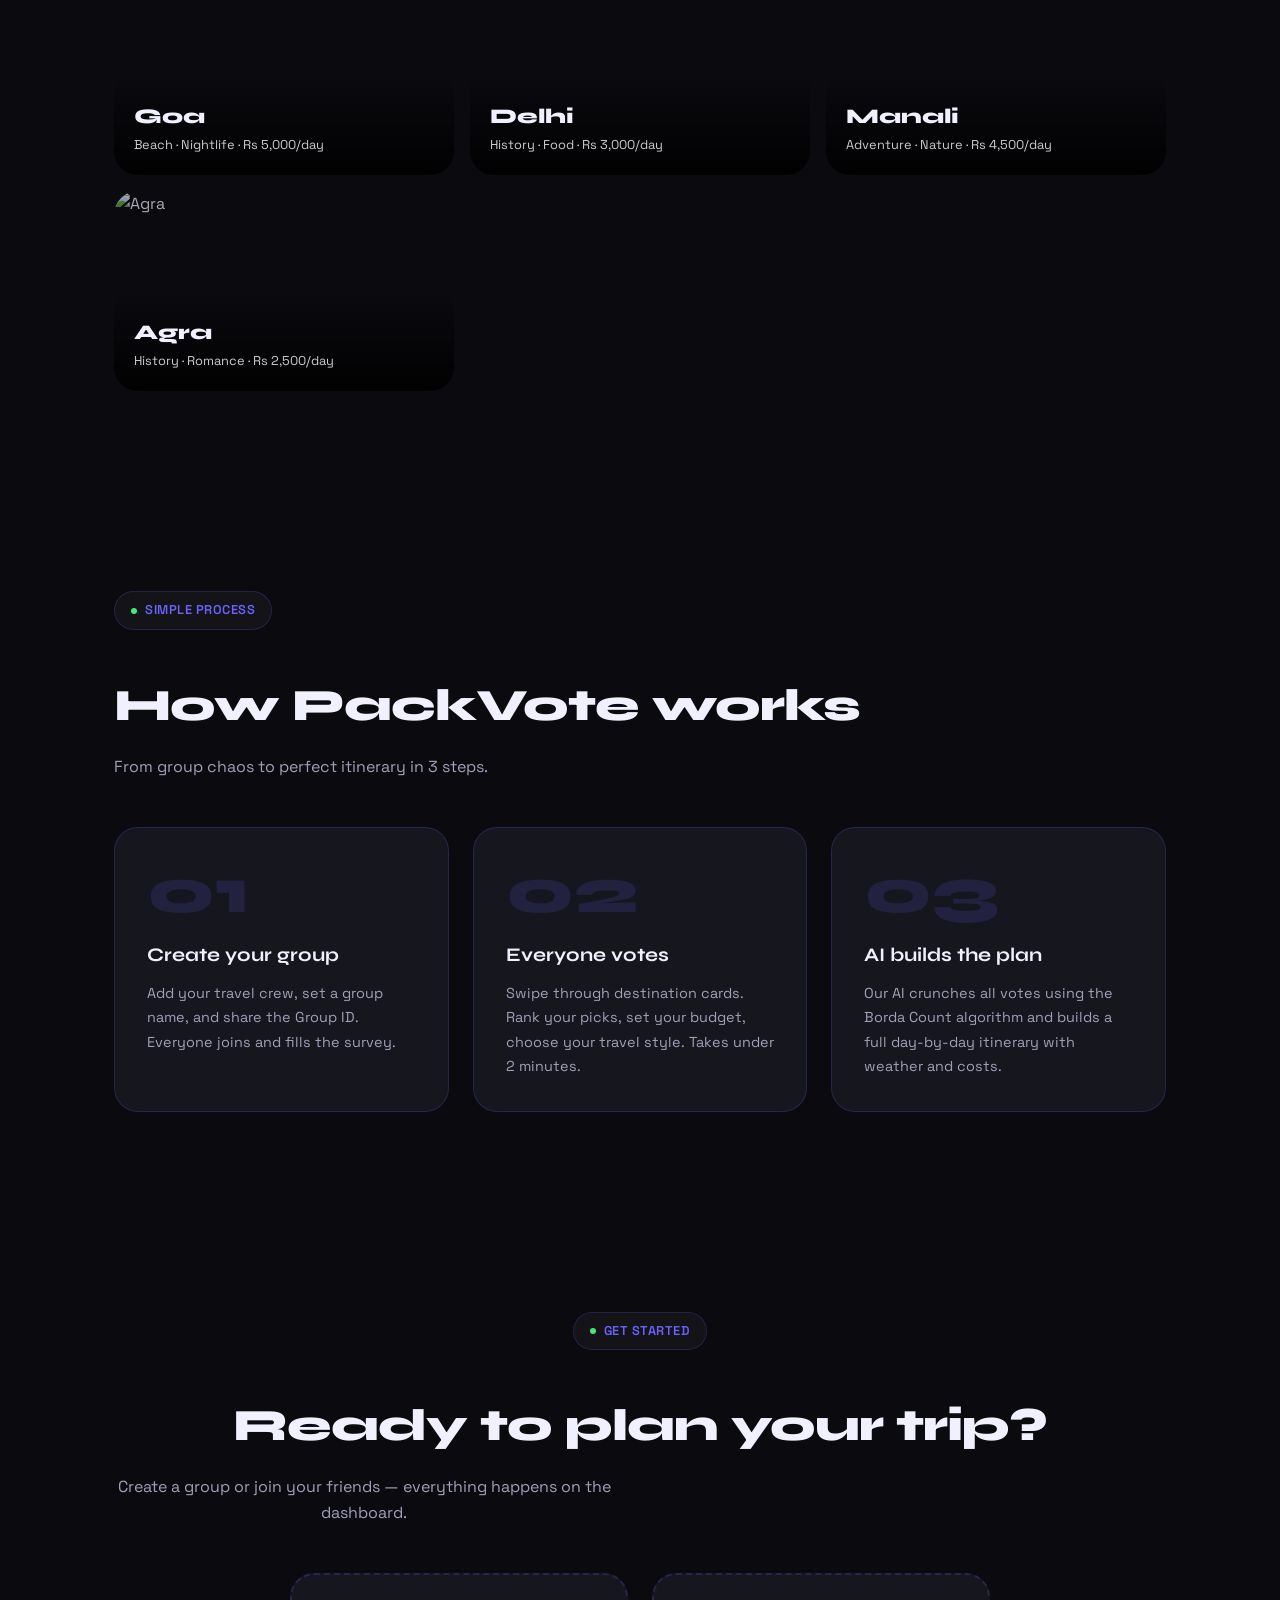
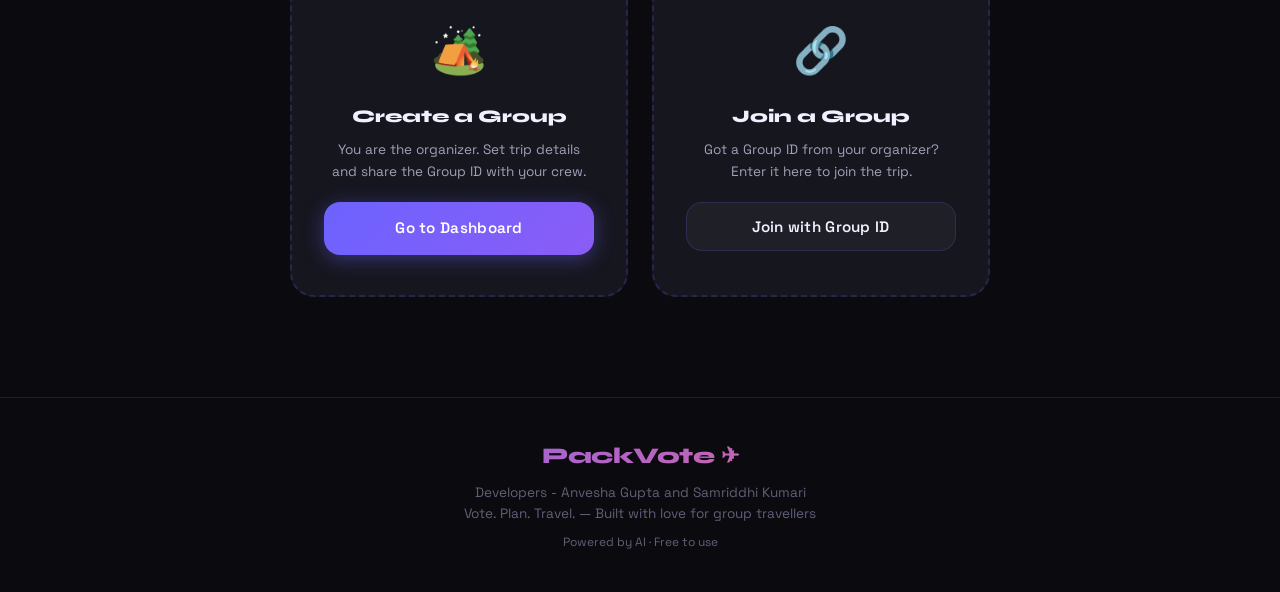
==== commit 66ce2261: "frontend update" ====
--- a/frontend/index.html
+++ b/frontend/index.html
@@ -51,10 +51,10 @@
       <ul class="nav-links">
         <li><a href="#how">How it works</a></li>
         <li><a href="#destinations">Destinations</a></li>
-        <li><a href="vote.html">Vote</a></li>
+        <!-- <li><a href="vote.html">Vote</a></li>
         <li><a href="results.html">Results</a></li>
         <li><a href="planner.html">Planner</a></li>
-        <li><a href="expenses.html">Expenses</a></li>
+        <li><a href="expenses.html">Expenses</a></li> -->
       </ul>
       <a href="dashboard.html" class="btn btn-primary btn-sm">Dashboard ✈</a>
       <button class="btn btn-secondary btn-sm" onclick="openJoinModal()">Join a Group</button>
